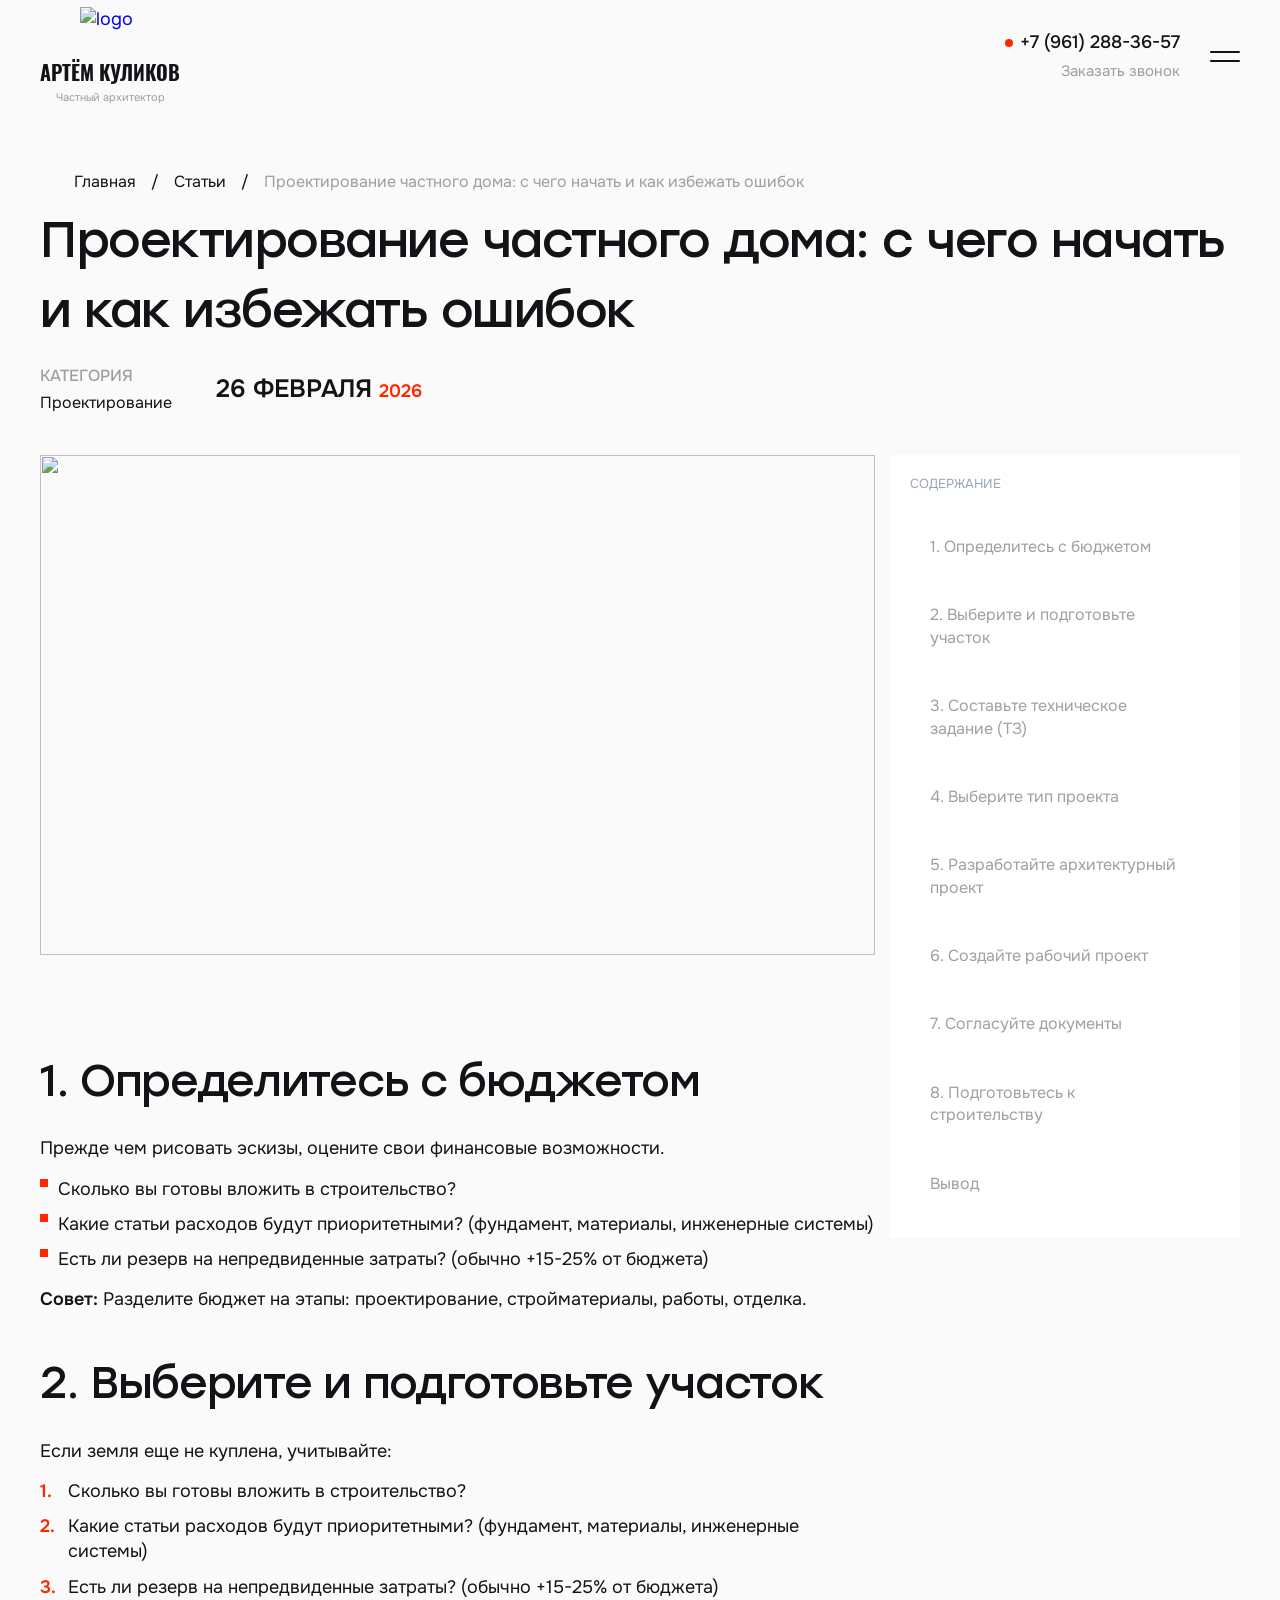
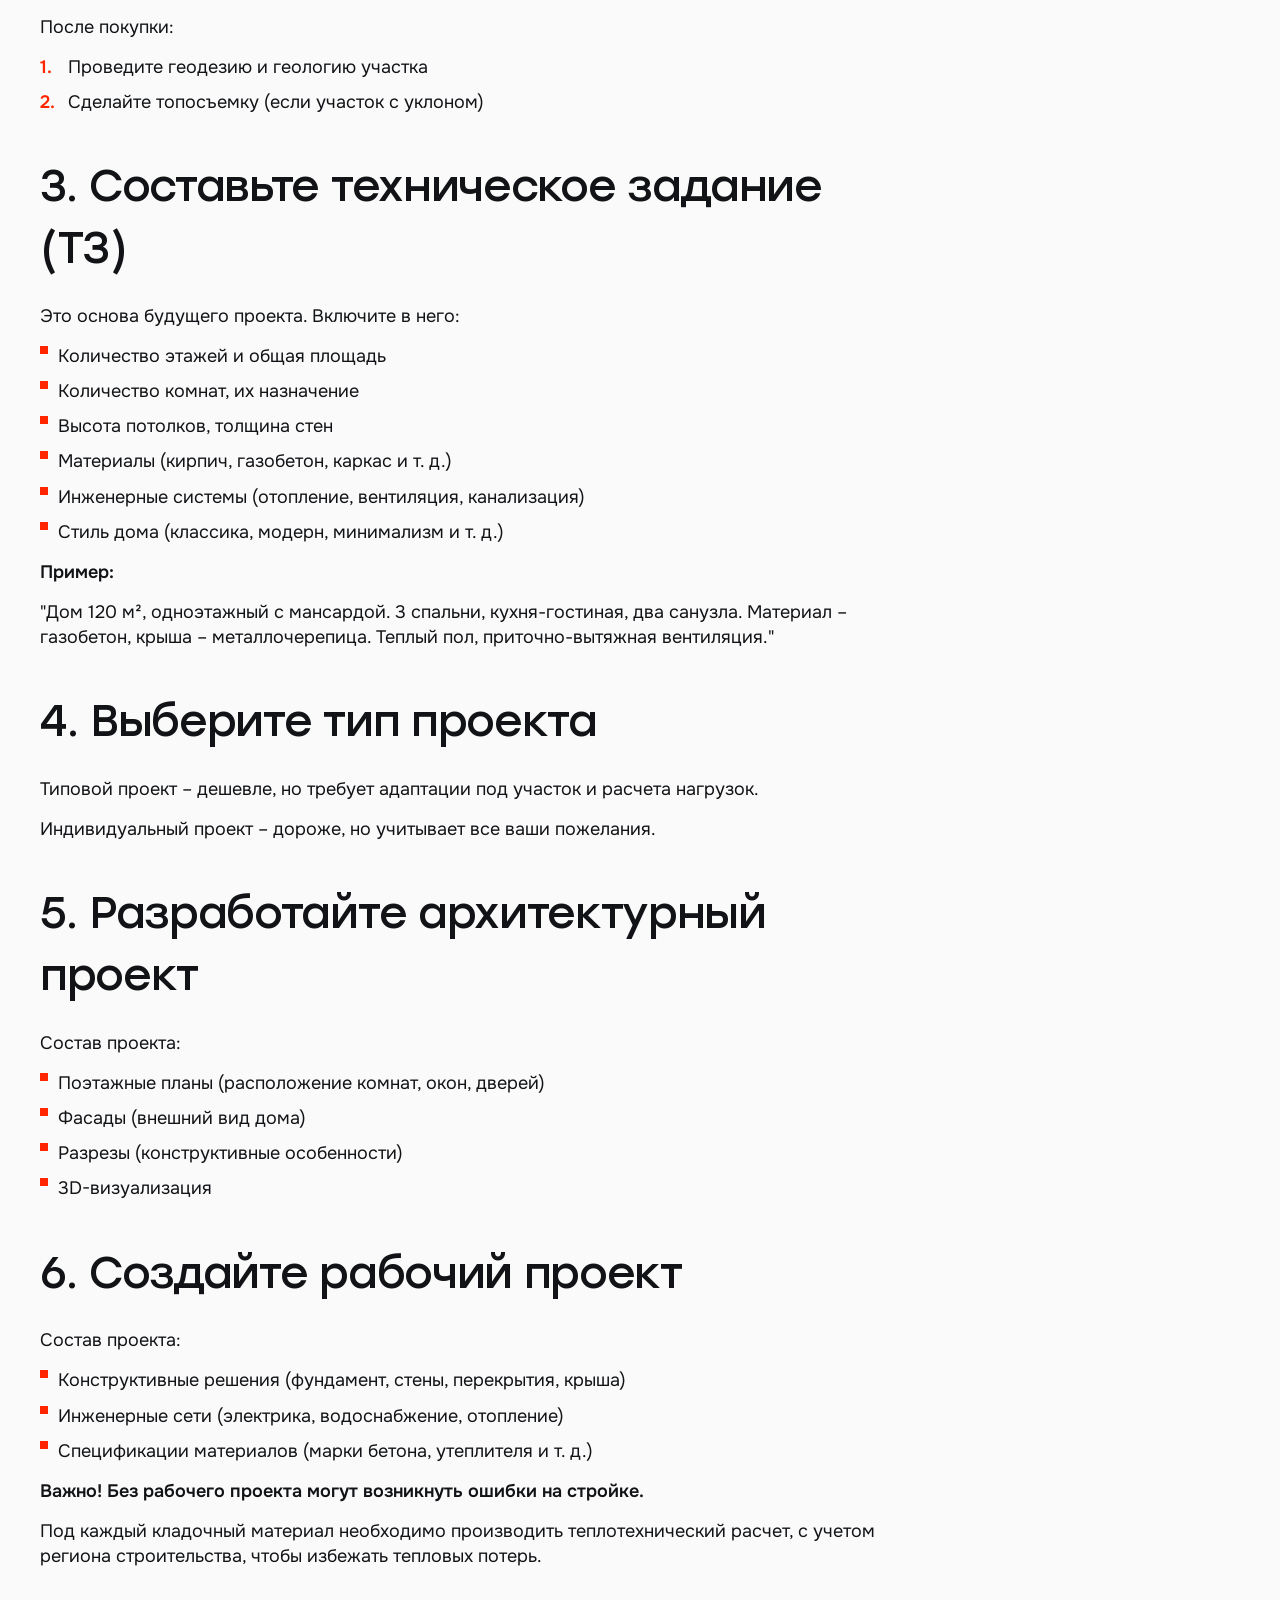
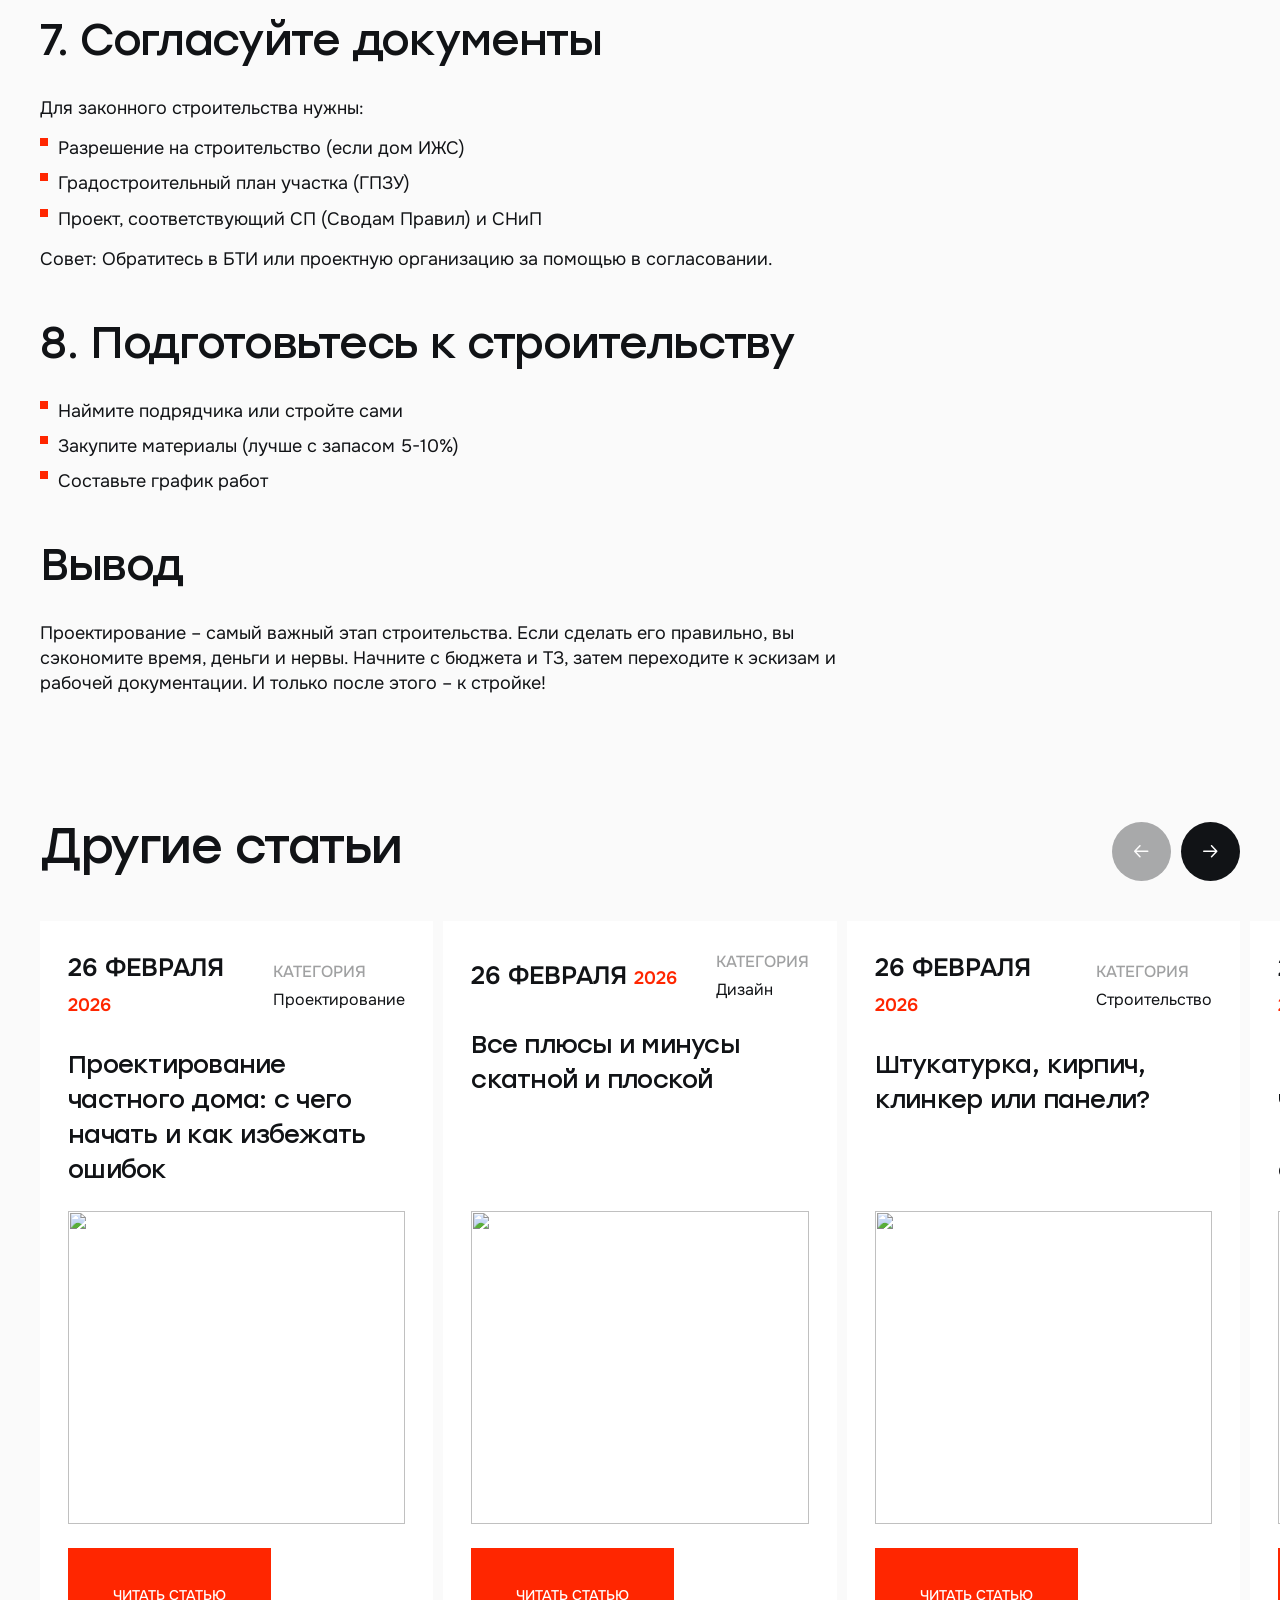
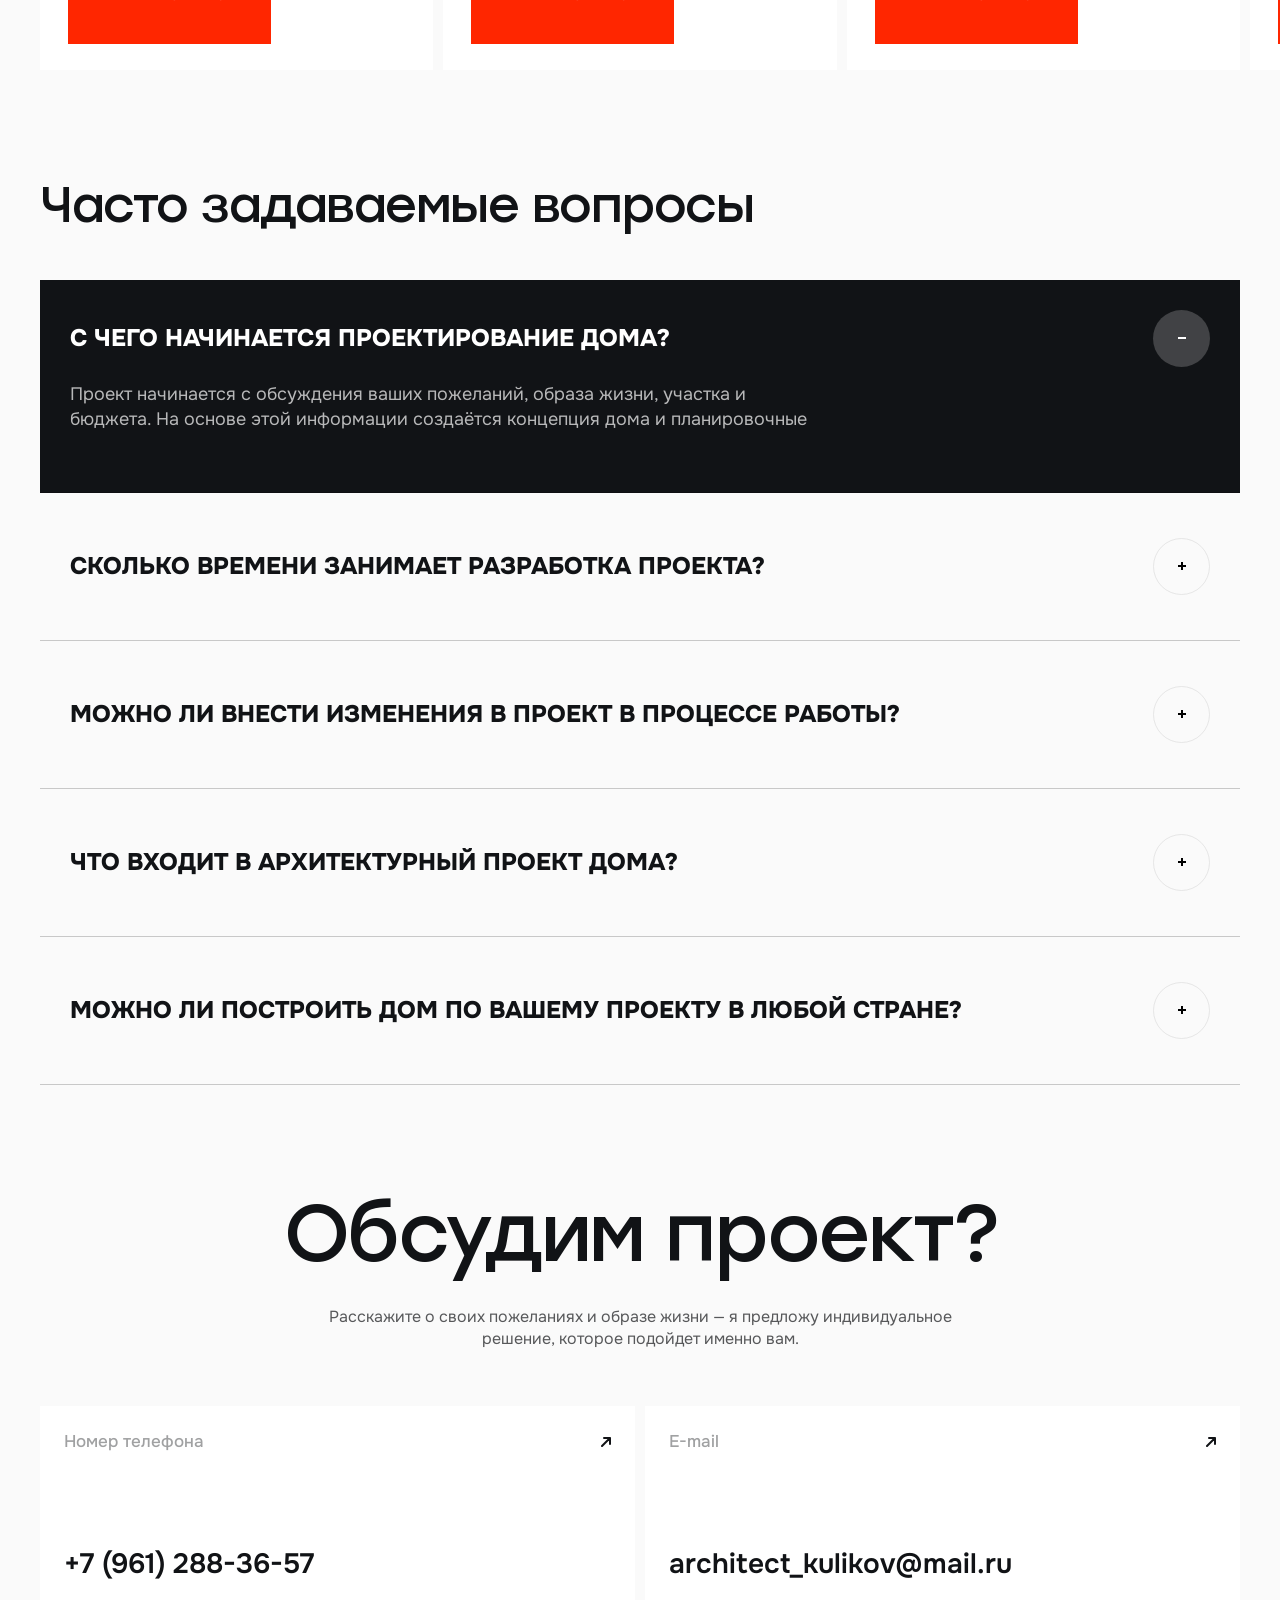
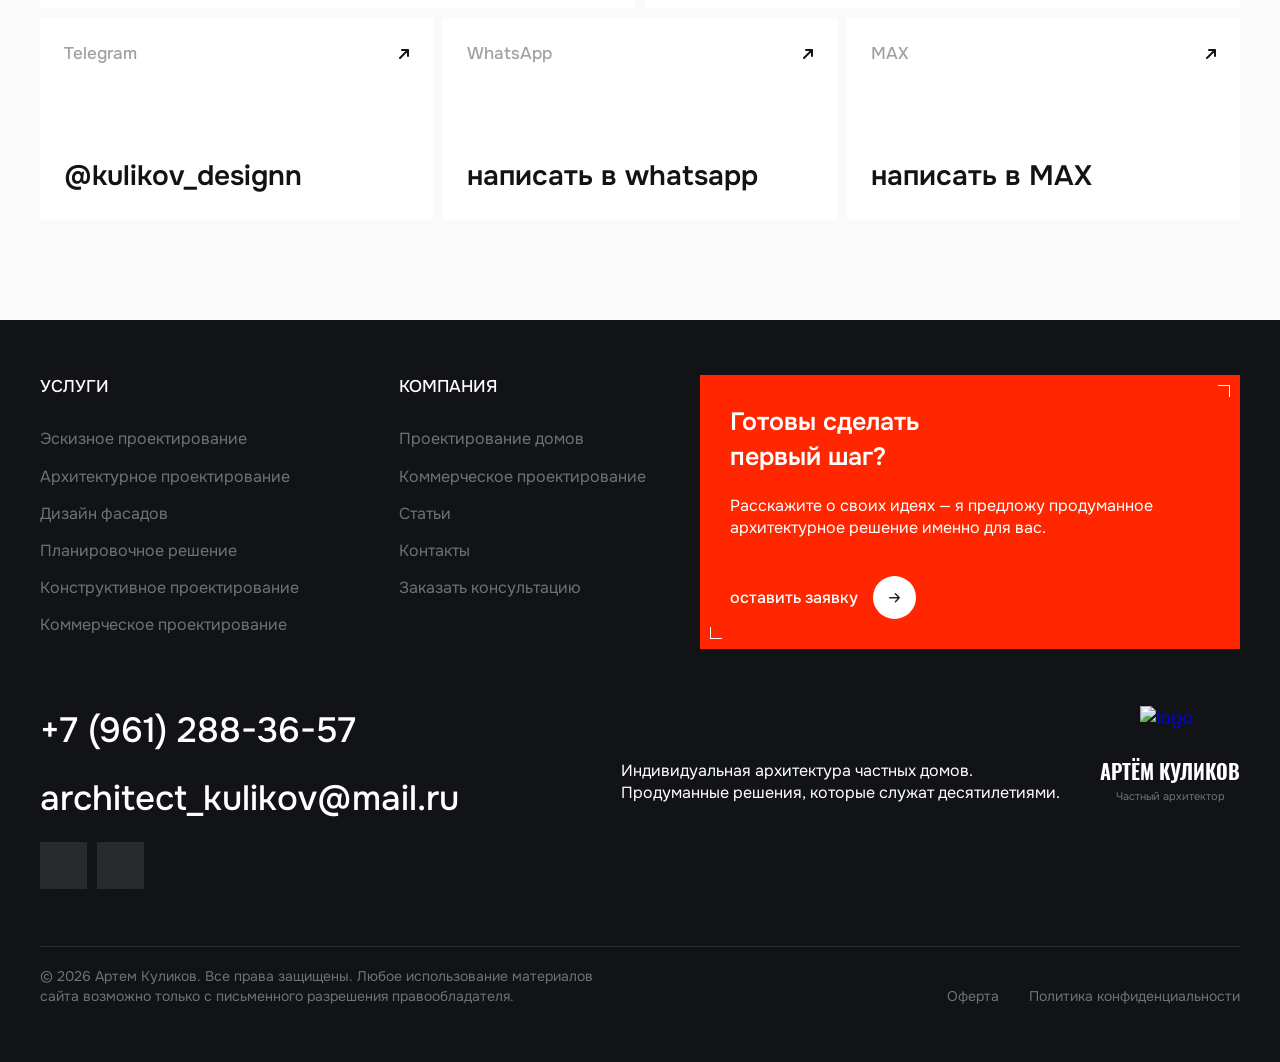
==== article.html @ 6169fe0b "v1" ====
<!DOCTYPE html>
<html lang="ru">
<head>
    <meta http-equiv="Content-Type" content="text/html; charset=utf-8" />
    <link rel="stylesheet" href="assets/css/build/build/swiper.css">
    <link rel="stylesheet" href="assets/css/build/build/fancybox.min.css">
    <link rel="stylesheet" href="assets/css/styles.css">
    
    
    <title>Name</title>
    <meta name='keywords' content='' />
    <meta name='description' content='' />
    <meta name="viewport" content="width=device-width, initial-scale=1, maximum-scale=1, user-scalable=0" />
    <meta http-equiv="X-UA-Compatible" content="IE=edge">
    <script src="assets/js/build/swiper-bundle.min.js" defer></script> 
    <script src="assets/js/build/fancybox.min.js" defer></script>
    <script src="assets/js/main.js" defer></script>
    <script src="assets/js/swipers.js" defer></script>
    <script src="assets/js/request.js" defer></script>
    <script src="assets/js/sourcebuster.min.js" defer></script>
    <script> </script>
</head>
<body>
<div class="page">
    <header class="header header--light">
        <div class="container">
            <div class="header__row">
                <a href="/" class="header__logo logo">
                    <picture class='logo__picture logo__picture--white'>
                        <source srcset='assets/img/icons/logo.svg' type='image/svg+xml'>
                        <img src='assets/img/icons/logo.png' alt='logo'>
                    </picture>
                    <picture class='logo__picture logo__picture--black'>
                        <source srcset='assets/img/icons/logo-black.svg' type='image/svg+xml'>
                        <img src='assets/img/icons/logo-black.png' alt='logo'>
                    </picture>
                    <div class="logo__text">
                        <p class="logo__name">Артём Куликов </p>
                        <span>Частный архитектор</span>
                    </div>
                </a>
    
                <div class="header__menu">
                    <nav class="header__nav">
                        <ul class="header__nav-list">
                            <li class="header__nav-item">
                                <a href="#" class="header__nav-link">Услуги</a>
                                <div class="header__nav-arrow"> +</div>
                                <div class="header__nav-sublist">
                                    <ul>
                                        <li><a href="#">Эскизное проектирование</a></li>
                                        <li><a href="#">Архитектурное проектирование</a></li>
                                        <li><a href="#">Дизайн фасадов</a></li>
                                        <li><a href="#">Планировочное решение</a></li>
                                        <li><a href="#">Конструктивное проектирование</a></li>
                                        <li><a href="#">Коммерческое проектирование</a></li>
                                    </ul>
                                </div>
                            </li>
                            <li class="header__nav-item">
                                <a href="#" class="header__nav-link link-hover">Проектирование домов</a>
                            </li>
                            <li class="header__nav-item">
                                <a href="#" class="header__nav-link link-hover">Коммерческое проектирование</a>
                            </li>
                            <li class="header__nav-item">
                                <a href="#" class="header__nav-link link-hover">Статьи</a>
                            </li>
                            <li class="header__nav-item">
                                <a href="#" class="header__nav-link link-hover">Контакты</a>
                            </li>
                            <li class="header__nav-item">
                                <a href="#" class="header__nav-link link-hover">Заказать консультацию</a>
                            </li>
                        </ul>
                    </nav>
    
                    <div class="header-mobile">
                        <div class="header__contacts">
                            <a href="mailto:architect_kulikov@mail.ru" class="header__mail">architect_kulikov@mail.ru</a>
                            <div class="header__networks networks">
                                <a href="#" class="network">
                                    <picture class=''>
                                        <source srcset='assets/img/icons/wa.svg' type='image/svg+xml'>
                                        <img src='assets/img/icons/wa.png' decoding='async' alt=''>
                                    </picture>
                                </a>
                                <a href="#" class="network">
                                    <picture class=''>
                                        <source srcset='assets/img/icons/tg.svg' type='image/svg+xml'>
                                        <img src='assets/img/icons/tg.png' decoding='async' alt=''>
                                    </picture>
                                </a>
                            </div>
                        </div>
                    </div>
                </div>
    
    
                <div class="header__top-right">
                    <div class="header__networks networks">
                        <a href="#" class="network">
                            <picture class=''>
                                <source srcset='assets/img/icons/wa.svg' type='image/svg+xml'>
                                <img src='assets/img/icons/wa.png' decoding='async' alt=''>
                            </picture>
                        </a>
                        <a href="#" class="network">
                            <picture class=''>
                                <source srcset='assets/img/icons/tg.svg' type='image/svg+xml'>
                                <img src='assets/img/icons/tg.png' decoding='async' alt=''>
                            </picture>
                        </a>
                    </div>
    
                    <div class="header__phone">
                        <a href="tel:+79612883657">+7 (961) 288-36-57</a>
                        <span>Заказать звонок</span>
                    </div>
    
                    <div class="header-mobile">
                        <div class="burger">
                            <span></span>
                            <span></span>
                        </div>
                    </div>
                </div>
            </div>
        </div>
    </header>
<main class="main">
    
    
    <section class='page-top article__top'>
        <div class='container'>
            <ul class="breadcrumbs">
                <li><a href="/">Главная</a></li>
                <li><a href="#">Статьи</a></li>
                <li>Проектирование частного дома: с чего начать и как избежать ошибок</li>
            </ul>
    
            <h1 class="article__title title-h2">Проектирование частного дома: с чего начать и как избежать ошибок</h1>
            <div class="article__info">
                <div class="article__cat">
                    <span>Категория</span>
                    <p>Проектирование</p>
                </div>
                <p class="article__date">26 Февраля <span>2026</span></p>
            </div>
        </div>
    </section>
    
    
    <section class='article section-offset'>
        <div class='container'>
            <div class="article__grid">
                <div class="article__text">
                    <picture class='article__pic'>
                        <source srcset='assets/img/article/article-img.webp' type='image/webp'>
                        <img src='assets/img/article/article-img.jpg' decoding='async' loading='lazy' alt=''>
                    </picture>
                    <div class="text-block">
                        <h2>1. Определитесь с бюджетом</h2>
                        <p>Прежде чем рисовать эскизы, оцените свои финансовые возможности.</p>
                        <ul>
                            <li>Сколько вы готовы вложить в строительство?</li>
                            <li>Какие статьи расходов будут приоритетными? (фундамент, материалы, инженерные системы)</li>
                            <li>Есть ли резерв на непредвиденные затраты? (обычно +15-25% от бюджета)</li>
                        </ul>
                        <p><b>Совет:</b> Разделите бюджет на этапы: проектирование, стройматериалы, работы, отделка.</p>
        
                        <h2>2. Выберите и подготовьте участок</h2>
                        <p>Если земля еще не куплена, учитывайте:</p>
                        <ol>
                            <li>Сколько вы готовы вложить в строительство?</li>
                            <li>Какие статьи расходов будут приоритетными? (фундамент, материалы, инженерные системы)</li>
                            <li>Есть ли резерв на непредвиденные затраты? (обычно +15-25% от бюджета)</li>
                        </ol>
                        <p>После покупки:</p>
                        <ol>
                            <li>Проведите геодезию и геологию участка</li>
                            <li>Сделайте топосъемку (если участок с уклоном)</li>
                        </ol>
    
                        <h2>3. Составьте техническое задание (ТЗ)</h2>
                        <p>Это основа будущего проекта. Включите в него:</p>
                        <ul>
                            <li>Количество этажей и общая площадь</li>
                            <li>Количество комнат, их назначение</li>
                            <li>Высота потолков, толщина стен</li>
                            <li>Материалы (кирпич, газобетон, каркас и т. д.)</li>
                            <li>Инженерные системы (отопление, вентиляция, канализация)</li>
                            <li>Стиль дома (классика, модерн, минимализм и т. д.)</li>
                        </ul>
                        <b>Пример:</b>
                        <p>"Дом 120 м², одноэтажный с мансардой. 3 спальни, кухня-гостиная, два санузла. Материал – газобетон, крыша – металлочерепица. Теплый пол, приточно-вытяжная вентиляция."</p>
    
                        <h2>4. Выберите тип проекта</h2>
                        <p>Типовой проект – дешевле, но требует адаптации под участок и расчета нагрузок.</p>
                        <p>Индивидуальный проект – дороже, но учитывает все ваши пожелания.</p>
    
                        <h2>5. Разработайте архитектурный проект</h2>
                        <p>Состав проекта:</p>
                        <ul>
                            <li>Поэтажные планы (расположение комнат, окон, дверей)</li>
                            <li>Фасады (внешний вид дома)</li>
                            <li>Разрезы (конструктивные особенности)</li>
                            <li>3D-визуализация</li>
                        </ul>
    
                        <h2>6. Создайте рабочий проект</h2>
                        <p>Состав проекта:</p>
                        <ul>
                            <li>Конструктивные решения (фундамент, стены, перекрытия, крыша)</li>
                            <li>Инженерные сети (электрика, водоснабжение, отопление)</li>
                            <li>Спецификации материалов (марки бетона, утеплителя и т. д.)</li>
                        </ul>
                        <b>Важно! Без рабочего проекта могут возникнуть ошибки на стройке.</b>
                        <p>Под каждый кладочный материал необходимо производить теплотехнический расчет, с учетом региона строительства, чтобы избежать тепловых потерь.</p>
    
                        <h2>7. Согласуйте документы</h2>
                        <p>Для законного строительства нужны:</p>
                        <ul>
                            <li>Разрешение на строительство (если дом ИЖС)</li>
                            <li>Градостроительный план участка (ГПЗУ)</li>
                            <li>Проект, соответствующий СП (Сводам Правил) и СНиП</li>
                        </ul>
                        <p>Совет: Обратитесь в БТИ или проектную организацию за помощью в согласовании.</p>
    
                        <h2>8. Подготовьтесь к строительству</h2>
                        <ul>
                            <li>Наймите подрядчика или стройте сами</li>
                            <li>Закупите материалы (лучше с запасом 5-10%)</li>
                            <li>Составьте график работ</li>
                        </ul>
    
                        <h2>Вывод</h2>
                        <p>Проектирование – самый важный этап строительства. Если сделать его правильно, вы сэкономите время, деньги и нервы. Начните с бюджета и ТЗ, затем переходите к эскизам и рабочей документации. И только после этого – к стройке!</p>
                    </div>
                </div>
    
                <div class="navigation">
                    <div class="navigation__acc accordion">
                        <p class="navigation__title">Содержание</p>
                    </div>
                    <div class="navigation__acc accordion__content">
                        <ul class="navigation__list"></ul>
                    </div>
                </div>
            </div>
        </div>
    </section>
    
    
    <section class='blog section-offset'>
        <div class='container section__wrap'>
            <div class="section__top section__top-mob">
                <div class="blog__title">
                    <p class='title-h2'>Другие статьи</p>
                </div>
                <div class='swiper-btns section__order'>
                    <button class='blog__swiper-button-prev swiper-button-prev'></button>
                    <button class='blog__swiper-button-next swiper-button-next'></button>
                </div>
            </div>
            
            <div class='blog__swiper swiper swiper-visibiliti'>
                <div class='swiper-wrapper'>
                    <div class='blog__swiper-slide swiper-slide'>
                        <div class="blog__card">
                            <div class="blog__card-top">
                                <div class="blog__card-date">26 Февраля <span>2026</span></div>
                                <div class="blog__card-cat">
                                    <span>Категория</span>
                                    <p>Проектирование</p>
                                </div>
                            </div>
                            <p class="blog__card-name">Проектирование частного дома: с чего начать и как избежать ошибок</p>
                            <picture class='blog__card-pic'>
                                <source srcset='assets/img/blog/blog-1.webp' type='image/webp'>
                                <img src='assets/img/blog/blog-1.jpg' decoding='async' loading='lazy' alt=''>
                            </picture>
                            <a href="#" class='blog__card-btn primary-btn hover-black'><span>Читать статью</span></a>
                        </div>
                    </div>
    
                    <div class='blog__swiper-slide swiper-slide'>
                        <div class="blog__card">
                            <div class="blog__card-top">
                                <div class="blog__card-date">26 Февраля <span>2026</span></div>
                                <div class="blog__card-cat">
                                    <span>Категория</span>
                                    <p>Дизайн</p>
                                </div>
                            </div>
                            <p class="blog__card-name">Все плюсы и минусы скатной и плоской</p>
                            <picture class='blog__card-pic'>
                                <source srcset='assets/img/blog/blog-2.webp' type='image/webp'>
                                <img src='assets/img/blog/blog-2.jpg' decoding='async' loading='lazy' alt=''>
                            </picture>
                            <a href="#" class='blog__card-btn primary-btn hover-black'><span>Читать статью</span></a>
                        </div>
                    </div>
    
                    <div class='blog__swiper-slide swiper-slide'>
                        <div class="blog__card">
                            <div class="blog__card-top">
                                <div class="blog__card-date">26 Февраля <span>2026</span></div>
                                <div class="blog__card-cat">
                                    <span>Категория</span>
                                    <p>Строительство</p>
                                </div>
                            </div>
                            <p class="blog__card-name">Штукатурка, кирпич, клинкер или панели?</p>
                            <picture class='blog__card-pic'>
                                <source srcset='assets/img/blog/blog-3.webp' type='image/webp'>
                                <img src='assets/img/blog/blog-3.jpg' decoding='async' loading='lazy' alt=''>
                            </picture>
                            <a href="#" class='blog__card-btn primary-btn hover-black'><span>Читать статью</span></a>
                        </div>
                    </div>
    
                    <div class='blog__swiper-slide swiper-slide'>
                        <div class="blog__card">
                            <div class="blog__card-top">
                                <div class="blog__card-date">26 Февраля <span>2026</span></div>
                                <div class="blog__card-cat">
                                    <span>Категория</span>
                                    <p>Проектирование</p>
                                </div>
                            </div>
                            <p class="blog__card-name">Проектирование частного дома: с чего начать и как избежать ошибок</p>
                            <picture class='blog__card-pic'>
                                <source srcset='assets/img/blog/blog-1.webp' type='image/webp'>
                                <img src='assets/img/blog/blog-1.jpg' decoding='async' loading='lazy' alt=''>
                            </picture>
                            <a href="#" class='blog__card-btn primary-btn hover-black'><span>Читать статью</span></a>
                        </div>
                    </div>
                </div>
            </div>
        </div>
    </section>
    
    
    <section class='faq section-offset'>
        <div class='container section__wrap'>
            <div class="section__top">
                <div class="faq__title">
                    <p class='title-h2'>Часто задаваемые вопросы</p>
                </div>
            </div>
    
            <div class="faq__list">
                <div class="faq__item accordion">
                    <div class="faq__question">
                        <p>С чего начинается проектирование дома?</p>
                        <div class="faq__btn"></div>
                    </div>
                    <div class="accordion__content">
                        <div class="faq__answer">
                            Проект начинается с обсуждения ваших пожеланий, образа жизни, участка и бюджета. На основе этой информации создаётся концепция дома и планировочные решения.
                        </div>
                    </div>
                </div>
    
                <div class="faq__item accordion">
                    <div class="faq__question">
                        <p>Сколько времени занимает разработка проекта?</p>
                        <div class="faq__btn"></div>
                    </div>
                    <div class="accordion__content">
                        <div class="faq__answer">
                            Проект начинается с обсуждения ваших пожеланий, образа жизни, участка и бюджета. На основе этой информации создаётся концепция дома и планировочные решения.
                            Проект начинается с обсуждения ваших пожеланий, образа жизни, участка и бюджета. На основе этой информации создаётся концепция дома и планировочные решения.
                        </div>
                    </div>
                </div>
    
                <div class="faq__item accordion">
                    <div class="faq__question">
                        <p>Можно ли внести изменения в проект в процессе работы?</p>
                        <div class="faq__btn"></div>
                    </div>
                    <div class="accordion__content">
                        <div class="faq__answer">
                            Проект начинается с обсуждения ваших пожеланий, образа жизни, участка и бюджета. На основе этой информации создаётся концепция дома и планировочные решения.
                        </div>
                    </div>
                </div>
    
                <div class="faq__item accordion">
                    <div class="faq__question">
                        <p>Что входит в архитектурный проект дома?</p>
                        <div class="faq__btn"></div>
                    </div>
                    <div class="accordion__content">
                        <div class="faq__answer">
                            Проект начинается с обсуждения ваших пожеланий, образа жизни, участка и бюджета. На основе этой информации создаётся концепция дома и планировочные решения.
                        </div>
                    </div>
                </div>
    
                <div class="faq__item accordion">
                    <div class="faq__question">
                        <p>Можно ли построить дом по вашему проекту в любой стране?</p>
                        <div class="faq__btn"></div>
                    </div>
                    <div class="accordion__content">
                        <div class="faq__answer">
                            Проект начинается с обсуждения ваших пожеланий, образа жизни, участка и бюджета. На основе этой информации создаётся концепция дома и планировочные решения.
                        </div>
                    </div>
                </div>
            </div>
        </div>
    </section>
    
    
    <section class="contacts section-offset">
        <div class="container">
            <div class="contacts__top">
                <p class="contacts__title">Обсудим проект?</p>
                <p class="contacts__subtitle">Расскажите о своих пожеланиях и образе жизни — я предложу индивидуальное решение, которое подойдет именно вам.</p>
            </div>
    
            <div class="contacts__cards">
                <div class="contacts__card animation-item scale-item">
                    <div class="contacts__card-top">
                        <p>Номер телефона</p>
                        <svg width="10" height="10" viewBox="0 0 10 10" fill="none" xmlns="http://www.w3.org/2000/svg">
                            <path d="M1 9L9 1M9 1H3M9 1V7" stroke="#111316" stroke-width="2" stroke-linecap="round" stroke-linejoin="round" />
                        </svg>
                    </div>
                    <a href="tel:+7 (961) 288-36-57" class="contacts__card-link link-hover">+7 (961) 288-36-57</a>
                </div>
                <div class="contacts__card animation-item scale-item">
                    <div class="contacts__card-top">
                        <p>E-mail</p>
                        <svg width="10" height="10" viewBox="0 0 10 10" fill="none" xmlns="http://www.w3.org/2000/svg">
                            <path d="M1 9L9 1M9 1H3M9 1V7" stroke="#111316" stroke-width="2" stroke-linecap="round" stroke-linejoin="round" />
                        </svg>
                    </div>
                    <a href="mailto:architect_kulikov@mail.ru" class="contacts__card-link link-hover">architect_kulikov@mail.ru</a>
                </div>
                <div class="contacts__card animation-item scale-item">
                    <div class="contacts__card-top">
                        <p>Telegram</p>
                        <svg width="10" height="10" viewBox="0 0 10 10" fill="none" xmlns="http://www.w3.org/2000/svg">
                            <path d="M1 9L9 1M9 1H3M9 1V7" stroke="#111316" stroke-width="2" stroke-linecap="round" stroke-linejoin="round" />
                        </svg>
                    </div>
                    <a href="#" class="contacts__card-link link-hover">@kulikov_designn</a>
                </div>
                <div class="contacts__card animation-item scale-item">
                    <div class="contacts__card-top">
                        <p>WhatsApp</p>
                        <svg width="10" height="10" viewBox="0 0 10 10" fill="none" xmlns="http://www.w3.org/2000/svg">
                            <path d="M1 9L9 1M9 1H3M9 1V7" stroke="#111316" stroke-width="2" stroke-linecap="round" stroke-linejoin="round" />
                        </svg>
                    </div>
                    <a href="#" class="contacts__card-link link-hover">написать в whatsapp</a>
                </div>
                <div class="contacts__card animation-item scale-item">
                    <div class="contacts__card-top">
                        <p>MAX</p>
                        <svg width="10" height="10" viewBox="0 0 10 10" fill="none" xmlns="http://www.w3.org/2000/svg">
                            <path d="M1 9L9 1M9 1H3M9 1V7" stroke="#111316" stroke-width="2" stroke-linecap="round" stroke-linejoin="round" />
                        </svg>
                    </div>
                    <a href="#" class="contacts__card-link link-hover">написать в MAX</a>
                </div>
            </div>
        </div>
    </section></main>
    
    <footer class="footer">
        <div class="container">
            <div class="footer__top footer__row">
                <div class="footer__nav">
                    <div class="footer__nav-item">
                        <p class="footer__nav-title">Услуги</p>
                        <ul class="footer__nav-list">
                            <li><a href="#">Эскизное проектирование</a></li>
                            <li><a href="#">Архитектурное проектирование</a></li>
                            <li><a href="#">Дизайн фасадов</a></li>
                            <li><a href="#">Планировочное решение</a></li>
                            <li><a href="#">Конструктивное проектирование</a></li>
                            <li><a href="#">Коммерческое проектирование</a></li>
                        </ul>
                    </div>
                    <div class="footer__nav-item">
                        <p class="footer__nav-title">Компания</p>
                        <ul class="footer__nav-list">
                            <li><a href="#">Проектирование домов</a></li>
                            <li><a href="#">Коммерческое проектирование</a></li>
                            <li><a href="#">Статьи</a></li>
                            <li><a href="#">Контакты</a></li>
                            <li><a href="#">Заказать консультацию</a></li>
                        </ul>
                    </div>
                </div>
    
                <div class="footer__card card-decor">
                    <p class="footer__card-title">Готовы сделать первый шаг?</p>
                    <p class="footer__card-subtitle">Расскажите о своих идеях — я предложу продуманное архитектурное решение именно для вас.</p>
                    <button class='footer__card-btn popup-btn' data-path='popup-change'>
                        <span>оставить заявку</span>
                        <div class="footer__card-btn-icon">
                            <svg width="11" height="10" viewBox="0 0 11 10" fill="none" xmlns="http://www.w3.org/2000/svg">
                                <path d="M0.75 4.75847H10.2246M10.2246 4.75847L6.43475 0.75M10.2246 4.75847L6.43475 8.76695" stroke="#20272E" stroke-width="1.5" stroke-linecap="round" stroke-linejoin="round" />
                            </svg>
                        </div>
                    </button>
                </div>
            </div>
    
            <div class="footer__midle footer__row">
                <div class="footer__contacts">
                    <div class="footer__contacts-links">
                        <a href="tel:+79612883657" class="link-hover">+7 (961) 288-36-57</a>
                        <a href="mailto:architect_kulikov@mail.ru" class="link-hover">architect_kulikov@mail.ru</a>
                    </div>
                    <div class="networks">
                        <a href="#" class="network">
                            <picture class=''>
                                <source srcset='assets/img/icons/wa.svg' type='image/svg+xml'>
                                <img src='assets/img/icons/wa.png' decoding='async' alt=''>
                            </picture>
                        </a>
                        <a href="#" class="network">
                            <picture class=''>
                                <source srcset='assets/img/icons/tg.svg' type='image/svg+xml'>
                                <img src='assets/img/icons/tg.png' decoding='async' alt=''>
                            </picture>
                        </a>
                    </div>
                </div>
    
                <div class="footer__info">
                    <p class="footer__info-text">Индивидуальная архитектура частных домов. Продуманные решения, которые служат десятилетиями.</p>
                    <a href="/" class="footer__logo logo">
                        <picture class='logo__picture logo__picture--white'>
                            <source srcset='assets/img/icons/logo.svg' type='image/svg+xml'>
                            <img src='assets/img/icons/logo.png' alt='logo'>
                        </picture>
                        <div class="logo__text">
                            <p class="logo__name">Артём Куликов </p>
                            <span>Частный архитектор</span>
                        </div>
                    </a>
                </div>
            </div>
    
            <div class="footer__bottom footer__row">
                <div class="footer__copy">
                    <p>© 2026 Артем Куликов. Все права защищены. Любое использование материалов сайта возможно только с письменного разрешения правообладателя.</p>
                </div>
                <div class="footer__bottom-links">
                    <a href="#">Оферта</a>
                    <a href="#">Политика конфиденциальности</a>
                </div>
            </div>
        </div>
    </footer>
    <!-- Pop-up -->
    <div class="popup" data-target="popup-change"> 
        <div class="popup__body">
            <div class="popup__content">
                <div class="popup__text">
                    <div class="popup__top">
                        <p class="popup__title original-title">Готовы сделать первый шаг?</p>
                        <picture class="close-popup close-popup-btn popup__close">
                            <source srcset="assets/img/icons/popup-close.svg" type="image/svg+xml">
                            <img src="assets/img/icons/popup-close.png" alt="close_popup">
                        </picture> 
                    </div>
                    <p class="popup__subtitle">Расскажите о своих идеях — я предложу продуманное архитектурное решение именно для вас.</p>
                </div>
    
                <form class="popup__form white">
                    <div class="form-input">
                        <label>Ваше имя</label>
                        <input type="text" name="name" placeholder="Введите имя">
                    </div>
                    <div class="form-input">
                        <label>Ваш E-mail</label>
                        <input type="email" name="name" placeholder="Введите электронный адрес">
                    </div>
                    <button type="submit" class="primary-btn hover-black"><span>Отправить</span></button>
                    <div class="politic">
                        <input type="checkbox" id="popup-politic">
                        <label for="popup-politic">Я даю свое согласие на обработку персональных данных в соответствии 
                            с ФЗ №152-ФЗ “О персональных данных” на условиях и для целей, определенных <a href="#">Политикой Конфиденциальности.</a></label>
                    </div>
                </form>
            </div>
        </div>
    </div>
    
    
    <div class="popup popup-response"> 
        <div class="popup__body">
            <div class="popup__content">
                <div class="popup__text popup-response__wrapper">
                    <div class="popup__top">
                        <h3 class="popup__title original-title">Ваша заявка принята</h3>
                        <picture class="close-popup close-popup-btn popup__close">
                            <source srcset="assets/img/icons/popup-close.svg" type="image/svg+xml">
                            <img src="assets/img/icons/popup-close.png" alt="close_popup">
                        </picture> 
                    </div>
                    <p>Свяжемся с Вами в течении 2-х минут для уточнения деталей</p>
                </div>
    
            </div>
        </div>
    </div>

</div>
</body>
</html>
---- assets/css/styles.css ----
@charset "UTF-8";
/* Reset and base styles  */
* {
  padding: 0px;
  margin: 0px;
  border: none;
}

*,
*::before,
*::after {
  box-sizing: border-box;
}

/* Links */
a, a:link, a:visited {
  text-decoration: none;
}

a:hover {
  text-decoration: none;
}

/* Common */
aside, nav, footer, header, section, main {
  display: block;
}

h1, h2, h3, h4, h5, h6, p {
  font-size: inherit;
  font-weight: inherit;
}

ul, ul li {
  list-style: none;
}

img {
  vertical-align: top;
}

img, svg {
  max-width: 100%;
  height: auto;
}

address {
  font-style: normal;
}

/* Form */
input, textarea, button, select {
  font-family: inherit;
  font-size: inherit;
  color: inherit;
  background-color: transparent;
}

input::-ms-clear {
  display: none;
}

button, input[type=submit] {
  display: inline-block;
  box-shadow: none;
  background-color: transparent;
  background: none;
  cursor: pointer;
}

input:focus, input:active,
button:focus, button:active {
  outline: none;
}

button::-moz-focus-inner {
  padding: 0;
  border: 0;
}

label {
  cursor: pointer;
}

legend {
  display: block;
}

html {
  line-height: 1.15;
  -webkit-text-size-adjust: 100%;
}

main {
  display: block;
}

hr {
  box-sizing: content-box;
  height: 0;
  overflow: visible;
}

pre {
  font-family: monospace, monospace;
  font-size: 1em;
}

a {
  background-color: transparent;
}

abbr[title] {
  border-bottom: none;
  text-decoration: underline;
  -webkit-text-decoration: underline dotted;
  text-decoration: underline dotted;
}

b,
strong {
  font-weight: 600;
}

code,
kbd,
samp {
  font-family: monospace, monospace;
  font-size: 1em;
}

small {
  font-size: 80%;
}

sub,
sup {
  font-size: 75%;
  line-height: 0;
  position: relative;
  vertical-align: baseline;
}

sub {
  bottom: -0.25em;
}

sup {
  top: -0.5em;
}

img {
  border-style: none;
  display: block;
}

button,
input,
optgroup,
select,
textarea {
  font-family: inherit;
  font-size: 100%;
  line-height: 1.15;
  margin: 0;
}

button,
input {
  overflow: visible;
}

button,
select {
  text-transform: none;
}

button,
[type=button],
[type=reset],
[type=submit] {
  -webkit-appearance: button;
}

button::-moz-focus-inner,
[type=button]::-moz-focus-inner,
[type=reset]::-moz-focus-inner,
[type=submit]::-moz-focus-inner {
  border-style: none;
  padding: 0;
}

button:-moz-focusring,
[type=button]:-moz-focusring,
[type=reset]:-moz-focusring,
[type=submit]:-moz-focusring {
  outline: 1px dotted ButtonText;
}

fieldset {
  padding: 0.35em 0.75em 0.625em;
}

legend {
  box-sizing: border-box;
  color: inherit;
  display: table;
  max-width: 100%;
  padding: 0;
  white-space: normal;
}

progress {
  vertical-align: baseline;
}

textarea {
  overflow: auto;
}

[type=checkbox],
[type=radio] {
  box-sizing: border-box;
  padding: 0;
}

[type=number]::-webkit-inner-spin-button,
[type=number]::-webkit-outer-spin-button {
  height: auto;
}

[type=search] {
  -webkit-appearance: textfield;
  outline-offset: -2px;
}

[type=search]::-webkit-search-decoration {
  -webkit-appearance: none;
}

::-webkit-file-upload-button {
  -webkit-appearance: button;
  font: inherit;
}

details {
  display: block;
}

summary {
  display: list-item;
}

template {
  display: none;
}

[hidden] {
  display: none;
}

:root {
  --container-width: 1700px;
  --container-padding: 20px;
  --font-family: "Onest", sans-serif;
  --second-family: "Stolzl", sans-serif;
  --third-family: "Oswald", sans-serif;
  --red: #ff2600;
  --black: #111316;
}

/* Onest */
@font-face {
  font-family: "Onest";
  font-style: normal;
  font-display: swap;
  font-weight: 400;
  src: url("../fonts/Onest-Regular.woff2") format("woff2"), url("../fonts/Onest-Regular.woff") format("woff");
}
@font-face {
  font-family: "Onest";
  font-style: normal;
  font-display: swap;
  font-weight: 500;
  src: url("../fonts/Onest-Medium.woff2") format("woff2"), url("../fonts/Onest-Medium.woff") format("woff");
}
@font-face {
  font-family: "Onest";
  font-style: normal;
  font-display: swap;
  font-weight: 600;
  src: url("../fonts/Onest-SemiBold.woff2") format("woff2"), url("../fonts/Onest-SemiBold.woff") format("woff");
}
@font-face {
  font-family: "Onest";
  font-style: normal;
  font-display: swap;
  font-weight: 800;
  src: url("../fonts/Onest-ExtraBold.woff2") format("woff2"), url("../fonts/Onest-ExtraBold.woff") format("woff");
}
/* Stolzl */
@font-face {
  font-family: "Stolzl";
  font-style: normal;
  font-display: swap;
  font-weight: 400;
  src: url("../fonts/Stolzl-Regular.woff2") format("woff2"), url("../fonts/Stolzl-Regular.woff") format("woff");
}
@font-face {
  font-family: "Stolzl";
  font-style: normal;
  font-display: swap;
  font-weight: 700;
  src: url("../fonts/Stolzl-Bold.woff2") format("woff2"), url("../fonts/Stolzl-Bold.woff") format("woff");
}
/* Oswald */
@font-face {
  font-family: "Oswald";
  font-style: normal;
  font-display: swap;
  font-weight: 700;
  src: url("../fonts/Oswald-Bold.woff2") format("woff2"), url("../fonts/Oswald-Bold.woff") format("woff");
}
/* Общие стили */
html.lock {
  overflow: hidden;
}

html.burger-lock {
  overflow: hidden;
}

html::before {
  display: block;
  content: "";
  width: 100%;
  height: 100%;
  background-color: rgba(0, 0, 0, 0.3215686275);
  position: fixed;
  inset: 0;
  opacity: 0;
  z-index: 10;
  pointer-events: none;
  transition: opacity 0.3s linear;
}

body.lock {
  overflow: hidden;
}

body.burger-lock {
  overflow: hidden;
}

body {
  margin: 0;
  overflow-y: auto;
  padding: 0;
  background: #fafafa;
  font-family: var(--font-family);
  font-weight: 400;
  font-size: 18px;
  line-height: 1.4;
  color: var(--black);
}

.container {
  margin: 0 auto;
  padding: 0 40px;
  max-width: var(--container-width);
  width: 100%;
}

section {
  overflow: hidden;
}

.section-offset {
  margin-bottom: 100px;
}

.section__top {
  display: flex;
  align-items: flex-end;
  justify-content: space-between;
  gap: 20px;
  margin-bottom: 40px;
}

@media (max-width: 1200px) {
  .section-offset {
    margin-bottom: 80px;
  }
  .section__top {
    margin-bottom: 34px;
  }
  section {
    overflow: hidden;
  }
  .swiper {
    overflow: visible;
  }
}
@media (max-width: 1024px) {
  .section__wrap {
    display: flex;
    flex-direction: column;
    gap: 20px;
  }
  .section__top-mob {
    display: contents;
  }
  .section__order {
    order: 3;
    justify-content: center;
  }
}
@media (max-width: 768px) {
  .section-offset {
    margin-bottom: 50px;
  }
  .container {
    padding: 0 var(--container-padding);
  }
  .section__top {
    margin-bottom: 20px;
  }
  body {
    font-size: 13px;
  }
}
.logo {
  display: flex;
  flex-direction: column;
  align-items: center;
  gap: 9px;
}
.logo__picture {
  display: block;
}
.logo__picture img {
  width: 61px;
  height: 42px;
  min-width: 44px;
  min-height: 30px;
  -o-object-fit: contain;
  object-fit: contain;
}
.logo__text {
  font-size: 13px;
  color: rgba(255, 255, 255, 0.4);
  text-align: center;
}
.logo__name {
  font-family: var(--third-family);
  font-weight: 700;
  font-size: 26px;
  text-transform: uppercase;
  color: #fff;
}

@media (max-width: 1500px) {
  .logo__name {
    font-size: 20px;
    margin-bottom: 4px;
  }
  .logo__text {
    font-size: 11px;
  }
}
@media (max-width: 768px) {
  .logo {
    gap: 6px;
  }
  .logo__picture img {
    width: 44px;
    height: 30px;
  }
  .logo__text {
    font-size: 9px;
  }
  .logo__name {
    font-size: 17px;
  }
}
.title-h1, .title-h2 {
  font-family: var(--second-family);
  font-weight: 400;
  letter-spacing: -0.03em;
  color: var(--black);
}

.title-h1 {
  font-size: 75px;
  line-height: 120%;
}

.title-h2 {
  font-size: 60px;
}

@media (max-width: 1500px) {
  .title-h1 {
    font-size: 67px;
  }
  .title-h2 {
    font-size: 50px;
  }
}
@media (max-width: 1200px) {
  .title-h1 {
    font-size: 58px;
  }
  .title-h2 {
    font-size: 45px;
  }
}
@media (max-width: 768px) {
  .title-h1 {
    font-size: 35px;
  }
  .title-h2 {
    font-size: 25px;
  }
}
.number {
  width: 40px;
  height: 40px;
  display: flex;
  align-items: center;
  justify-content: center;
  background: var(--red);
  font-family: var(--third-family);
  font-weight: 700;
  font-size: 18px;
  text-transform: uppercase;
  color: #fff;
  position: relative;
  margin-top: 13px;
  margin-bottom: 11px;
  flex-shrink: 0;
}
.number::before {
  content: "";
  display: block;
  width: 2px;
  height: 13px;
  background: var(--red);
  position: absolute;
  top: -12px;
  left: 50%;
  transform: translate(-50%, 0);
}

@media (max-width: 1200px) {
  .number {
    width: 34px;
    height: 34px;
    font-size: 15px;
  }
}
@media (max-width: 768px) {
  .number {
    width: 25px;
    height: 25px;
    font-size: 11px;
    margin-top: 8px;
  }
  .number::before {
    width: 1.2px;
    height: 8px;
    top: -8px;
  }
}
.primary-btn, .secondary-btn, .tertiary-btn {
  font-family: var(--font-family);
  font-weight: 500;
  font-size: 14px;
  text-transform: uppercase;
  text-align: center;
  position: relative;
  transition: all 0.3s ease;
}
.primary-btn *, .secondary-btn *, .tertiary-btn * {
  z-index: 3;
}
.primary-btn svg, .secondary-btn svg, .tertiary-btn svg {
  flex-shrink: 0;
}
.primary-btn svg path, .secondary-btn svg path, .tertiary-btn svg path {
  transition: all 0.3s ease;
}
.primary-btn::after, .secondary-btn::after, .tertiary-btn::after {
  content: "";
  display: block;
  width: 100%;
  height: 0;
  position: absolute;
  left: 0;
  bottom: 0;
  z-index: 2;
  transition: all 0.3s ease;
}
.primary-btn span, .secondary-btn span, .tertiary-btn span {
  display: flex;
  align-items: center;
  justify-content: center;
  gap: 10px;
  padding: 38px 64px;
  position: relative;
  z-index: 3;
  width: 100%;
  height: 100%;
}
.primary-btn span::before, .primary-btn span::after, .secondary-btn span::before, .secondary-btn span::after, .tertiary-btn span::before, .tertiary-btn span::after {
  content: "";
  display: block;
  width: 12px;
  height: 12px;
  position: absolute;
  opacity: 0;
  transition: all 0.4s ease;
  transition-delay: 0.1s;
}
.primary-btn span::before, .secondary-btn span::before, .tertiary-btn span::before {
  border-left: 1px solid var(--black);
  border-bottom: 1px solid var(--black);
  left: 10px;
  bottom: 10px;
}
.primary-btn span::after, .secondary-btn span::after, .tertiary-btn span::after {
  border-top: 1px solid var(--black);
  border-right: 1px solid var(--black);
  right: 10px;
  top: 10px;
}
.primary-btn:hover::after, .secondary-btn:hover::after, .tertiary-btn:hover::after {
  height: 100%;
}
.primary-btn:hover span::before, .primary-btn:hover span::after, .secondary-btn:hover span::before, .secondary-btn:hover span::after, .tertiary-btn:hover span::before, .tertiary-btn:hover span::after {
  opacity: 1;
}

.primary-btn {
  background: var(--red);
  color: #fff;
}
.primary-btn::after {
  background: #fff;
}
.primary-btn:hover {
  color: var(--black);
}

.primary-btn.hover-black::after {
  background: var(--black);
}
.primary-btn.hover-black:hover span {
  color: #fff;
}
.primary-btn.hover-black:hover span::before, .primary-btn.hover-black:hover span::after {
  border-color: #fff;
}

.secondary-btn {
  border: 1px solid #fff;
  color: #fff;
}
.secondary-btn::after {
  background: #fff;
}
.secondary-btn:hover {
  color: var(--black);
}
.secondary-btn:hover svg path {
  stroke: var(--black);
}

.tertiary-btn {
  background: #fff;
  color: var(--black);
}
.tertiary-btn::after {
  background: var(--black);
}
.tertiary-btn span::before, .tertiary-btn span::after {
  border-color: #fff;
}
.tertiary-btn:hover {
  color: #fff;
}

@media (max-width: 1550px) {
  .primary-btn span, .secondary-btn span, .tertiary-btn span {
    padding: 38px 45px;
  }
}
@media (max-width: 768px) {
  .primary-btn span, .secondary-btn span, .tertiary-btn span {
    padding: 29px 20px;
    font-size: 11px;
  }
}
.link-hover {
  position: relative;
}
.link-hover::before {
  content: "";
  display: block;
  width: 0;
  height: 1.5px;
  background: #fff;
  position: absolute;
  left: 0;
  bottom: -4px;
  transition: all 0.3s ease;
}
.link-hover:hover::before {
  width: 100%;
}

.link-all {
  display: flex;
  align-items: center;
  gap: 15px;
  font-weight: 500;
  font-size: 16px;
  color: var(--black);
}
.link-all__icon {
  display: flex;
  align-items: center;
  justify-content: center;
  border-radius: 25px;
  background: var(--black);
  width: 43px;
  height: 43px;
  flex-shrink: 0;
  transition: all 0.3s ease;
}
.link-all__icon path {
  transition: all 0.3s ease;
}
.link-all:hover .link-all__icon {
  background: #f3f3f3;
}
.link-all:hover .link-all__icon path {
  stroke: var(--black);
}

@media (max-width: 768px) {
  .link-all {
    font-size: 13px;
  }
  .link-all__icon {
    width: 33px;
    height: 33px;
  }
}
.card-decor {
  position: relative;
}
.card-decor::before, .card-decor::after {
  content: "";
  display: block;
  width: 12px;
  height: 12px;
  position: absolute;
  transition: all 0.4s ease;
  transition-delay: 0.1s;
}
.card-decor::before {
  border-left: 1px solid var(--black);
  border-bottom: 1px solid var(--black);
  left: 10px;
  bottom: 10px;
}
.card-decor::after {
  border-top: 1px solid var(--black);
  border-right: 1px solid var(--black);
  right: 10px;
  top: 10px;
}

.networks {
  display: flex;
  gap: 10px;
}

.network {
  width: 47px;
  height: 47px;
  background: rgba(255, 255, 255, 0.1);
  -webkit-backdrop-filter: blur(30px);
  backdrop-filter: blur(30px);
  display: flex;
  align-items: center;
  justify-content: center;
  flex-shrink: 0;
  position: relative;
}
.network * {
  z-index: 3;
}
.network::after {
  content: "";
  display: block;
  width: 100%;
  height: 0;
  background: var(--red);
  position: absolute;
  left: 0;
  bottom: 0;
  z-index: 2;
  transition: all 0.3s ease;
}
.network:hover::after {
  height: 100%;
}

@media (max-width: 768px) {
  .network {
    padding: 9px;
    width: 37px;
    height: 37px;
  }
}
.list ul {
  display: flex;
  flex-direction: column;
  gap: 16px;
}
.list ul li {
  padding-left: 22px;
  position: relative;
}
.list ul li::before {
  content: "";
  display: block;
  width: 8px;
  height: 8px;
  border-radius: 100%;
  background: #78d864;
  position: absolute;
  top: 6px;
  left: 0;
}

@media (max-width: 768px) {
  .tag {
    border-radius: 12px;
    padding: 18px 20px;
  }
}
/*  form  */
.form-input {
  position: relative;
}
.form-input input, .form-input textarea {
  width: 100%;
  border: 1px solid rgba(255, 255, 255, 0.2);
  padding: 40px 31px;
  font-size: 16px;
  color: #fff;
  transition: all 0.3s ease;
}
.form-input input::-moz-placeholder, .form-input textarea::-moz-placeholder {
  font-size: 16px;
  color: rgba(255, 255, 255, 0.4);
}
.form-input input::placeholder, .form-input textarea::placeholder {
  font-size: 16px;
  color: rgba(255, 255, 255, 0.4);
}
.form-input input:hover, .form-input input:focus, .form-input input:active, .form-input textarea:hover, .form-input textarea:focus, .form-input textarea:active {
  border: 1px solid rgba(255, 255, 255, 0.5);
}
.form-input label {
  position: absolute;
  left: 30px;
  top: 0;
  transform: translate(0%, -50%);
  font-size: 15px;
  line-height: 1.6;
  color: #fff;
  padding: 0 5px;
  background: #20272e;
}

input[type=search]::-webkit-search-decoration,
input[type=search]::-webkit-search-cancel-button,
input[type=search]::-webkit-search-results-button,
input[type=search]::-webkit-search-results-decoration {
  -webkit-appearance: none;
}

.politic {
  display: flex;
  align-items: start;
  gap: 10px;
  font-weight: 400;
  font-size: 14px;
  color: rgba(255, 255, 255, 0.4);
}
.politic a {
  color: inherit;
  text-decoration: underline;
  transition: all 0.3s ease;
}
.politic a:hover {
  opacity: 0.7;
}
.politic input[type=checkbox] {
  position: relative;
  width: 19px;
  height: 19px;
  color: #000;
  border: 2px solid rgba(255, 255, 255, 0.4);
  -webkit-appearance: none;
  -moz-appearance: none;
  appearance: none;
  cursor: pointer;
  transition: all 175ms cubic-bezier(0.1, 0.1, 0.25, 1);
  flex-shrink: 0;
}
.politic input[type=checkbox]::before {
  position: absolute;
  content: "";
  display: block;
  top: 50%;
  left: 50%;
  width: 5px;
  height: 9px;
  border-style: solid;
  border-color: var(--black);
  border-width: 0 2px 2px 0;
  transform: translate(-45%, -65%) rotate(45deg);
  opacity: 0;
}
.politic input[type=checkbox]:checked {
  background: #fff;
}
.politic input[type=checkbox]:checked::before {
  opacity: 1;
}

form.white .form-input input, form.white .form-input textarea {
  border: 1px solid rgba(0, 0, 0, 0.2);
  color: rgb(17, 19, 22);
}
form.white .form-input input::-moz-placeholder, form.white .form-input textarea::-moz-placeholder {
  color: rgba(17, 19, 22, 0.4);
}
form.white .form-input input::placeholder, form.white .form-input textarea::placeholder {
  color: rgba(17, 19, 22, 0.4);
}
form.white .form-input input:hover, form.white .form-input input:focus, form.white .form-input input:active, form.white .form-input textarea:hover, form.white .form-input textarea:focus, form.white .form-input textarea:active {
  border: 1px solid rgba(0, 0, 0, 0.4);
}
form.white .form-input label {
  color: var(--black);
  background: #fff;
}
form.white .politic {
  color: rgba(0, 0, 0, 0.4);
}
form.white .politic input[type=checkbox] {
  border: 2px solid rgba(0, 0, 0, 0.4);
  background: transparent;
}
form.white .politic input[type=checkbox]::before {
  border-color: #dbe1dd;
}
form.white .politic input[type=checkbox]:checked {
  background: rgba(0, 0, 0, 0.9);
}

@media (max-width: 768px) {
  .form-input input, .form-input textarea {
    padding: 36px 26px;
  }
}
/*  search  */
form.form-search {
  position: relative;
  width: 100%;
}
form.form-search input {
  width: 100%;
  background: #f5f8f5;
  border-radius: 10px;
}
form.form-search img {
  position: absolute;
  top: 50%;
  right: 20px;
  transform: translate(0, -50%);
}

/* accordion */
.accordion {
  transition: all 0.4s ease;
  cursor: pointer;
  width: 100%;
  position: relative;
}
.accordion.active .accordion__btn {
  transform: rotate(180deg);
}
.accordion__content {
  max-height: 0;
  overflow: hidden;
  transition: all 0.4s ease;
}

/* tabs */
.tab-btns {
  display: flex;
  gap: 12px;
}

.tab-btn {
  transition: all 0.3s ease;
}
.tab-btn:hover {
  border: 1px solid rgba(1, 79, 45, 0.4);
}
.tab-btn.active {
  border: none;
  color: #fff;
  background: #78d864;
  display: flex;
  align-items: center;
  gap: 12px;
}
.tab-btn.active::before {
  content: "";
  display: block;
  width: 8px;
  height: 8px;
  border-radius: 100%;
  flex-shrink: 0;
  background: #fff;
  transition: all 0.3s ease;
}

.tab-content {
  display: none;
}
.tab-content.active {
  display: block;
  width: 100%;
  min-height: 100%;
}

/* filter */
.filter-card.hidden {
  display: none;
}

.filter-btns {
  padding: 10px;
  background: #fff;
  margin-bottom: 30px;
  display: flex;
  gap: 9px;
  width: -moz-fit-content;
  width: fit-content;
  max-width: 100%;
  overflow-x: auto;
}
.filter-btns::-webkit-scrollbar {
  width: 0;
  height: 0;
}

.filter-btn {
  padding: 18px 20px;
  font-weight: 500;
  font-size: 16px;
  color: var(--black);
  transition: all 0.3s ease;
}
.filter-btn:hover {
  background: rgba(255, 0, 0, 0.05);
}
.filter-btn.active {
  background: var(--red);
  color: #fff;
}

@media (max-width: 768px) {
  .filter-btns {
    padding: 5px;
    margin-bottom: 20px;
    gap: 0px;
  }
  .filter-btn {
    padding: 13px 12px;
    font-size: 12px;
  }
}
.page-top {
  margin-top: 140px;
  margin-bottom: 50px;
}

.breadcrumbs {
  padding-top: 58px;
  margin-bottom: 11px;
}

.breadcrumbs, .breadcrumbs li {
  align-items: center;
  display: flex;
  gap: 5px 15px;
  flex-wrap: wrap;
}

.breadcrumbs li, .breadcrumbs li a {
  font-size: 16px;
  text-align: center;
  color: rgba(17, 19, 22, 0.4);
}

.breadcrumbs li:first-child a {
  display: flex;
  align-items: center;
  gap: 10px;
}
.breadcrumbs li:first-child a::before {
  content: "";
  display: block;
  width: 24px;
  height: 24px;
  background: url("./../img/icons/home.svg") no-repeat center/contain;
  transform: translateY(-3px);
}

.breadcrumbs li a {
  color: var(--black);
}

.breadcrumbs li a:hover {
  text-decoration: underline;
}

.breadcrumbs li:after {
  content: "/";
  color: var(--black);
}

.breadcrumbs li:last-child::after {
  content: none;
}

.breadcrumbs.white li {
  color: rgba(255, 255, 255, 0.4);
}
.breadcrumbs.white li:after {
  color: #fff;
}
.breadcrumbs.white li a {
  color: #fff;
}
.breadcrumbs.white li:first-child a::before {
  background: url("./../img/icons/home-white.svg") no-repeat center/contain;
}

@media (max-width: 1400px) {
  .page-top {
    margin-top: 112px;
  }
}
@media (max-width: 768px) {
  .page-top {
    margin-top: 90px;
    margin-bottom: 22px;
  }
  .breadcrumbs {
    padding-top: 30px;
    margin-bottom: 16px;
  }
  .breadcrumbs li, .breadcrumbs li a {
    font-size: 12px;
  }
  .breadcrumbs li:first-child a::before {
    width: 20px;
    height: 20px;
  }
  .show-btn {
    margin: 24px auto 0;
    min-width: 100%;
  }
}
.scroll-top {
  position: fixed;
  bottom: 70px;
  left: 40px;
  z-index: 4;
  display: flex;
  align-items: center;
  justify-content: center;
  width: 56px;
  height: 56px;
  background: #007844;
  border: 1px solid #fff;
  border-radius: 50%;
  transition: all 0.3s ease;
}
.scroll-top.hidden {
  opacity: 0;
  pointer-events: none;
  visibility: hidden;
}

@media (max-width: 768px) {
  .scroll-top {
    bottom: 16px;
    left: 16px;
    width: 42px;
    height: 42px;
  }
}
/* swiper CUSTOM */
.swiper {
  width: 100%;
  height: 100%;
}

.swiper-visibiliti {
  overflow: visible;
}

/* swiper-buttons */
.swiper-btns {
  display: flex;
  align-items: center;
  gap: 10px;
}

.swiper-button-next, .swiper-button-prev,
.swiper-button-next--white, .swiper-button-prev--white {
  position: static;
  margin: 0;
  flex-shrink: 0;
  width: 59px;
  height: 59px;
  border-radius: 35px;
  background: var(--black);
  transition: all 0.3s ease;
}

.swiper-button-next::after {
  content: "";
  width: 15px;
  height: 13px;
  background-color: white;
  -webkit-mask: url('data:image/svg+xml;utf8,<svg width="15" height="13" viewBox="0 0 15 13" xmlns="http://www.w3.org/2000/svg"><path d="M0.75 6.25H13.75M13.75 6.25L8.55 0.75M13.75 6.25L8.55 11.75" stroke="black" stroke-width="1.5" stroke-linecap="round" stroke-linejoin="round" fill="none"/></svg>') no-repeat center;
  mask: url('data:image/svg+xml;utf8,<svg width="15" height="13" viewBox="0 0 15 13" xmlns="http://www.w3.org/2000/svg"><path d="M0.75 6.25H13.75M13.75 6.25L8.55 0.75M13.75 6.25L8.55 11.75" stroke="black" stroke-width="1.5" stroke-linecap="round" stroke-linejoin="round" fill="none"/></svg>') no-repeat center;
  mask-size: contain;
  -webkit-mask: url('data:image/svg+xml;utf8,<svg width="15" height="13" viewBox="0 0 15 13" xmlns="http://www.w3.org/2000/svg"><path d="M0.75 6.25H13.75M13.75 6.25L8.55 0.75M13.75 6.25L8.55 11.75" stroke="black" stroke-width="1.5" stroke-linecap="round" stroke-linejoin="round" fill="none"/></svg>') no-repeat center;
  -webkit-mask-size: contain;
}

.swiper-button-prev:after {
  content: "";
  position: absolute;
  width: 15px;
  height: 13px;
  background-color: #fff;
  -webkit-mask: url('data:image/svg+xml;utf8,<svg width="15" height="13" viewBox="0 0 15 13" xmlns="http://www.w3.org/2000/svg"><path d="M13.75 6.25H0.75M0.75 6.25L5.95 0.75M0.75 6.25L5.95 11.75" stroke="black" stroke-width="1.5" stroke-linecap="round" stroke-linejoin="round" fill="none"/></svg>') no-repeat center;
  mask: url('data:image/svg+xml;utf8,<svg width="15" height="13" viewBox="0 0 15 13" xmlns="http://www.w3.org/2000/svg"><path d="M13.75 6.25H0.75M0.75 6.25L5.95 0.75M0.75 6.25L5.95 11.75" stroke="black" stroke-width="1.5" stroke-linecap="round" stroke-linejoin="round" fill="none"/></svg>') no-repeat center;
  mask-size: contain;
  -webkit-mask: url('data:image/svg+xml;utf8,<svg width="15" height="13" viewBox="0 0 15 13" xmlns="http://www.w3.org/2000/svg"><path d="M13.75 6.25H0.75M0.75 6.25L5.95 0.75M0.75 6.25L5.95 11.75" stroke="black" stroke-width="1.5" stroke-linecap="round" stroke-linejoin="round" fill="none"/></svg>') no-repeat center;
  -webkit-mask-size: contain;
}

.swiper-button-next:hover, .swiper-button-prev:hover {
  background: #f3f3f3;
}

.swiper-button-next:hover:after, .swiper-button-prev:hover:after {
  background-color: var(--black);
}

@media (max-width: 768px) {
  .swiper-btns {
    gap: 7px;
  }
  .swiper-button-next, .swiper-button-prev,
  .swiper-button-next--white, .swiper-button-prev--white {
    width: 43px;
    height: 43px;
  }
  .swiper-button-next::after, .swiper-button-prev:after {
    width: 10px;
    height: 8px;
  }
}
/* swiper-pagination  */
.swiper-pagination {
  position: static;
  width: auto !important;
  color: #fff;
}
.swiper-pagination-bullet {
  position: static;
  border-radius: 10px;
  width: 25px;
  height: 3px;
  background: var(--color-zelenyy);
}

.swiper-pagination-fraction {
  font-size: 16px;
  color: #fff;
}

.swiper-scrollbar {
  position: static !important;
  background: rgba(255, 255, 255, 0.2);
  border-radius: 10px;
}
.swiper-scrollbar-drag {
  background: #fff;
  border-radius: 10px;
}

@keyframes transformItem {
  0% {
    opacity: 0;
    transform: translateY(100%);
  }
  100% {
    opacity: 1;
    transform: translateY(0);
  }
}
.transform-item {
  opacity: 0;
}

.scale-item {
  scale: 0.6;
  opacity: 0;
  transition: scale 0.4s ease, opacity 0.3s ease;
}

@keyframes textAnimation {
  0% {
    opacity: 0;
    transform: translateX(-120px);
  }
  100% {
    opacity: 1;
    transform: translateX(0);
  }
}
.text-animation {
  opacity: 0;
}

.animation-active.scale-item {
  opacity: 1;
  scale: 1;
}
.animation-active.scale-item:nth-child(2n) {
  transition: scale 0.6s ease, opacity 0.5s ease;
}
.animation-active.scale-item:nth-child(3n) {
  transition: scale 0.9s ease, opacity 0.8s ease;
}
.animation-active.scale-item:nth-child(5n) {
  transition: scale 0.7s ease, opacity 0.6s ease;
}
.animation-active.scale-item:nth-child(7n) {
  transition: scale 0.8s ease, opacity 0.7s ease;
}
.animation-active.text-animation {
  opacity: 1;
  animation: textAnimation 0.4s forwards;
}
.animation-active.transform-item {
  opacity: 1;
  animation: transformItem 0.4s forwards;
}
.animation-active.transform-item:nth-child(2n) {
  animation: transformItem 0.6s forwards;
}
.animation-active.transform-item:nth-child(3n) {
  animation: transformItem 0.7s forwards;
}
.animation-active.transform-item:nth-child(5n) {
  animation: transformItem 0.8s forwards;
}
.animation-active.transform-item:nth-child(7n) {
  animation: transformItem 0.9s forwards;
}

/* animation photo */
.img-animation img {
  transition: scale 3s ease;
}

.img-animation {
  overflow: hidden;
  position: relative;
  border-radius: 20px;
}
.img-animation:hover img {
  scale: 1.08;
}
.img-animation::before {
  border-radius: 20px;
  display: block;
  pointer-events: none;
  content: "";
  position: absolute;
  inset: 0;
  width: 100%;
  height: 100%;
  /* opacity: 0.5; */
  clip-path: circle(0% at 100% 100%);
  z-index: 2;
  transition: clip-path 0.4s ease-in-out;
  background: rgba(0, 0, 0, 0.2);
}
.img-animation:hover::before {
  clip-path: circle(100%);
}

.header {
  position: relative;
  padding: 17px 0;
  position: fixed;
  top: 0;
  left: 0;
  width: 100%;
  z-index: 20;
  transition: background 0.3s ease;
}
.header.active {
  background: var(--black);
}
.header__row {
  display: flex;
  align-items: center;
  justify-content: space-between;
  gap: 30px;
}
.header .logo__picture {
  transition: all 0.3s ease;
}
.header .logo__picture--white {
  display: block;
}
.header .logo__picture--black {
  display: none;
}
.header__menu {
  flex-grow: 1;
}
.header__nav {
  width: 100%;
}
.header__nav-list {
  display: flex;
  justify-content: space-between;
  gap: 15px;
}
.header__nav-item {
  position: relative;
  display: flex;
  align-items: center;
  gap: 9px;
}
.header__nav-arrow {
  flex-shrink: 0;
  color: #fff;
  transition: all 0.3s ease;
}
.header__nav-link {
  display: block;
  font-size: 15px;
  text-transform: uppercase;
  color: #fff;
  padding: 15px 0;
}
.header__nav-link::before {
  bottom: 5px;
}
.header__nav-sublist {
  padding: 30px;
  background: #fff;
  min-width: 360px;
  opacity: 0;
  visibility: hidden;
  pointer-events: none;
  transition: all 0.3s ease;
  position: absolute;
  top: 100%;
  left: 0;
  z-index: 15;
}
.header__nav-sublist ul a {
  display: block;
  padding: 20px 0;
  font-size: 14px;
  text-transform: uppercase;
  color: rgba(0, 0, 0, 0.4);
  border-bottom: 1px solid rgba(0, 0, 0, 0.1);
  transition: all 0.3s ease;
}
.header__nav-sublist ul a:hover {
  color: var(--black);
  border-color: var(--black);
}
.header__nav-sublist ul li:first-child a {
  padding-top: 0;
}
.header__nav-sublist ul li:last-child a {
  padding-bottom: 0;
  border-bottom: none;
}
.header__top-right {
  display: flex;
  align-items: center;
  gap: 30px;
}
.header__phone a {
  display: flex;
  align-items: center;
  gap: 7px;
  font-weight: 500;
  font-size: 18px;
  text-transform: uppercase;
  color: #fff;
  margin-bottom: 6px;
  transition: all 0.3s ease;
}
.header__phone a::before {
  content: "";
  display: block;
  width: 8px;
  height: 8px;
  border-radius: 100%;
  background: var(--red);
}
.header__phone a:hover {
  color: var(--red);
}
.header__phone span {
  display: block;
  font-size: 15px;
  color: #fff;
  text-align: right;
}

.header.header--light {
  background: #fafafa;
}
.header.header--light .header__nav-arrow {
  color: var(--black);
}
.header.header--light .header__nav-link {
  color: var(--black);
}
.header.header--light .header__nav-link::before {
  background: var(--black);
}
.header.header--light .header__nav-sublist {
  box-shadow: 1px 3px 3px 1px rgba(0, 0, 0, 0.06);
}
.header.header--light .header__phone a {
  color: var(--black);
}
.header.header--light .header__phone span {
  color: rgba(17, 19, 22, 0.4);
}
.header.header--light .network {
  background: rgba(0, 0, 0, 0.1);
}
.header.header--light .burger span {
  background-color: var(--black);
}
.header.header--light .logo__picture--white {
  display: none;
}
.header.header--light .logo__picture--black {
  display: block;
}
.header.header--light .logo__text {
  color: rgba(17, 19, 22, 0.4);
}
.header.header--light .logo__name {
  color: var(--black);
}

.header-mobile {
  display: none;
}

.burger {
  width: 30px;
  height: 11px;
  display: flex;
  flex-direction: column;
  justify-content: space-between;
  gap: 6px;
  flex-shrink: 0;
}
.burger span {
  display: block;
  width: 30px;
  height: 2px;
  background-color: #fff;
  border-radius: 10px;
  transition: all 0.3s ease;
}
.burger.active span:first-child {
  transform: rotate(45deg) translate(4px, 2px);
}
.burger.active span:last-child {
  transform: rotate(-45deg) translate(4px, -2px);
}

@media (hover: hover) {
  .header__nav-item:hover .header__nav-arrow {
    transform: rotate(45deg);
  }
  .header__nav-item:hover > .header__nav-sublist {
    opacity: 1;
    visibility: visible;
    pointer-events: all;
  }
}
@media (max-width: 1600px) {
  .header__networks {
    display: none;
  }
  .header__row {
    gap: 20px;
  }
}
@media (max-width: 1400px) {
  .header-mobile {
    display: block;
  }
  .header {
    position: fixed;
    top: 0;
    left: 0;
    width: 100%;
    z-index: 20;
    padding: 7px 0;
  }
  .header__row {
    gap: 15px;
  }
  .header__menu {
    position: absolute;
    top: 100%;
    left: -100%;
    width: 100%;
    padding: 25px 20px 50px;
    display: flex;
    align-items: stretch;
    justify-content: flex-start;
    flex-direction: column;
    background: var(--black);
    z-index: 20;
    pointer-events: none;
    transition: all 0.5s ease;
    height: calc(100vh - 112px);
    overflow-y: auto;
  }
  .header__menu.active {
    opacity: 1;
    pointer-events: all;
    left: 0;
  }
  .header__menu::-webkit-scrollbar {
    width: 3px;
    background: transparent;
  }
  .header__menu::-webkit-scrollbar-thumb {
    width: 3px;
    border-radius: 20px;
    background: var(--red);
  }
  .header__menu .header__networks {
    display: flex;
  }
  .header__nav {
    padding-bottom: 40px;
    border-bottom: 1px solid rgba(255, 255, 255, 0.2);
    margin-bottom: 40px;
  }
  .header__nav-list {
    flex-direction: column;
    gap: 20px;
  }
  .header__nav-item {
    flex-wrap: wrap;
    gap: 0 9px;
  }
  .header__nav-item.active > .header__nav-arrow {
    transform: rotate(45deg);
  }
  .header__nav-link {
    padding: 0;
  }
  .header__nav-sublist {
    padding: 0;
    opacity: 1;
    visibility: visible;
    pointer-events: all;
    border: none;
    position: static;
    min-width: 100%;
    width: 100%;
    max-height: 0;
    overflow: hidden;
    background: transparent;
  }
  .header__nav-sublist ul {
    padding: 20px 16px;
    background: #fff;
    margin-top: 10px;
  }
  .header__nav-sublist ul a {
    padding: 16px 0;
    color: rgba(0, 0, 0, 0.7);
    border-color: var(--black);
  }
  .header__mail {
    display: block;
    font-weight: 500;
    font-size: 23px;
    color: #fff;
    margin-bottom: 10px;
  }
}
@media (max-width: 768px) {
  .header__menu {
    height: calc(100vh - 90px);
  }
  .header__nav-link {
    font-size: 14px;
  }
  .header__nav-arrow {
    font-size: 15px;
  }
  .header__nav-sublist ul a {
    font-size: 12px;
  }
  .header__top-right {
    gap: 17px;
  }
  .header__phone a {
    font-size: 15px;
    margin-bottom: 4px;
  }
  .header__phone a::before {
    width: 6px;
    height: 6px;
  }
  .header__phone span {
    font-size: 11px;
  }
}
.intro {
  position: relative;
  overflow: hidden;
  min-height: 100vh;
}
.intro::before {
  content: "";
  display: block;
  width: 100%;
  height: 100%;
  background: #141B23;
  opacity: 0.8;
  position: absolute;
  top: 0;
  left: 0;
  z-index: 2;
  pointer-events: none;
}
.intro .container {
  height: 100%;
  min-height: 100vh;
}
.intro__bg {
  position: absolute;
  top: 0;
  left: 0;
  width: 100%;
  height: 100%;
  z-index: -1;
}
.intro__bg img {
  width: 100%;
  height: 100%;
  -o-object-fit: cover;
  object-fit: cover;
}
.intro__wrap {
  padding: 300px 0 100px;
  height: 100%;
  min-height: 100vh;
  display: flex;
  flex-direction: column;
  justify-content: space-between;
  gap: 80px;
}
.intro__swiper {
  z-index: 3;
  min-width: 600px;
  max-width: 45%;
  margin: 0;
}
.intro__swiper-slide {
  opacity: 0 !important;
}
.intro__swiper-slide.swiper-slide-active {
  opacity: 1 !important;
}
.intro__row {
  display: flex;
  align-items: flex-end;
  justify-content: space-between;
  gap: 60px;
}
.intro__title {
  margin-bottom: 20px;
  color: #fff;
}
.intro__desc {
  font-size: 18px;
  line-height: 1.38889;
  color: #fff;
}
.intro__pic {
  position: absolute;
  top: 0;
  left: 0;
  width: 100vw;
  height: 100%;
  min-height: 100vh;
  z-index: -2;
}
.intro__pic img {
  width: 100%;
  height: 100%;
  -o-object-fit: cover;
  object-fit: cover;
}
.intro__paginations {
  position: relative;
  z-index: 2;
  width: 100%;
  max-width: 493px;
  margin-left: auto;
}
.intro__swiper-pagination {
  margin-bottom: 17px;
  text-align: left;
}
.intro__swiper-scrollbar {
  margin-bottom: 20px;
}
.intro__swiper-pagination-text {
  font-size: 16px;
  color: rgba(255, 255, 255, 0.4);
  padding-left: 10px;
}
.intro__swiper-button-next {
  background: transparent;
  width: 15px;
  height: 14px;
  margin-left: auto;
  margin-right: 8px;
}
.intro__swiper-button-next::after {
  content: none;
}
.intro__btns {
  position: relative;
  z-index: 3;
  display: flex;
  gap: 10px;
}

.intro-pic__swiper {
  position: absolute;
  top: 0;
  left: 0;
}

.intro-page__wrap {
  position: relative;
  z-index: 3;
  height: 100%;
  min-height: 100vh;
  display: flex;
  flex-direction: column;
  justify-content: flex-end;
  align-items: center;
  padding: 155px 0;
}
.intro-page__wrap .breadcrumbs {
  padding: 0;
  margin: 0 auto;
  margin-bottom: 21px;
}
.intro-page__text {
  max-width: 953px;
  text-align: center;
  margin-bottom: 44px;
}
.intro-page__desc {
  max-width: 600px;
  margin: 0 auto;
}

@media (max-width: 1300px) {
  .intro__wrap {
    padding: 230px 0 80px;
  }
  .intro__swiper {
    min-width: auto;
    max-width: 100%;
  }
  .intro__row {
    flex-direction: column;
    align-items: stretch;
    gap: 60px;
  }
  .intro__desc {
    font-size: 16px;
  }
}
@media (max-width: 768px) {
  .intro__wrap {
    padding: 146px 0 35px;
  }
  .intro__row {
    gap: 24px;
  }
  .intro__title {
    margin-bottom: 10px;
    color: #fff;
  }
  .intro__desc {
    font-size: 13px;
  }
  .intro__paginations {
    max-width: 100%;
  }
  .intro__swiper-pagination {
    font-size: 13px;
  }
  .intro__swiper-scrollbar {
    margin-bottom: 15px;
  }
  .intro__swiper-pagination-text {
    font-size: 13px;
  }
  .intro__swiper-button-next {
    width: 13px;
    height: 10px;
  }
  .intro__btns {
    flex-direction: column;
    gap: 10px;
  }
  .intro-page__wrap {
    align-items: stretch;
    padding: 100px 0 35px;
  }
  .intro-page__text {
    margin-bottom: 24px;
  }
}
.about__row {
  display: flex;
  align-items: flex-end;
  justify-content: space-between;
  gap: 50px;
}
.about__row.animation-active .about__photo {
  transform: translateX(0);
  opacity: 1;
}
.about__content {
  flex: 1 0 50%;
  width: 55%;
  max-width: 856px;
}
.about__title {
  margin-bottom: 25px;
}
.about__text {
  font-size: 17px;
  line-height: 1.47059;
  color: var(--black);
  margin-bottom: 50px;
}
.about__education-top {
  display: flex;
  align-items: center;
  justify-content: space-between;
  gap: 20px;
  margin-bottom: 19px;
}
.about__education-title {
  font-family: var(--second-family);
  font-weight: 400;
  font-size: 30px;
  letter-spacing: -0.03em;
  color: var(--black);
  position: relative;
}
.about__education-title::before {
  content: "";
  display: block;
  width: 6px;
  height: 6px;
  background: var(--red);
  position: absolute;
  top: -17px;
  left: 0;
}
.about__swiper-slide {
  height: auto;
}
.about__card {
  background: #fff;
  padding: 25px;
  height: 100%;
}
.about__card-year {
  font-weight: 600;
  font-size: 25px;
  color: rgba(17, 19, 22, 0.2);
  margin-bottom: 15px;
}
.about__card-year span {
  font-size: 35px;
  color: var(--red);
}
.about__card-text {
  font-size: 16px;
  line-height: 1.5625;
  text-transform: capitalize;
  color: var(--black);
}
.about__photo {
  flex: 1 0 43%;
  width: 40%;
  max-width: 800px;
  position: relative;
  opacity: 0;
  transform: translateX(100%);
  transition: all 0.6s ease;
}
.about__photo-wrap {
  padding: 30px;
  background: var(--red);
  text-align: center;
  position: absolute;
  top: 220px;
  right: -60px;
}
.about__photo-name {
  font-weight: 600;
  font-size: 19px;
  line-height: 1.31579;
  text-align: center;
  color: #fff;
  margin-bottom: 10px;
}
.about__photo-post {
  font-size: 16px;
  text-align: center;
  color: #fff;
  max-width: 245px;
  margin: 0 auto;
}

@media (max-width: 1800px) {
  .about__photo-pic {
    width: 100%;
    height: 100%;
  }
  .about__photo-pic img {
    width: 100%;
    height: 100%;
    -o-object-fit: cover;
    object-fit: cover;
    -o-object-position: top;
    object-position: top;
  }
  .about__photo-wrap {
    padding: 30px;
    background: var(--red);
    text-align: center;
    position: absolute;
    top: auto;
    bottom: 0;
    right: 0;
    left: 0;
  }
}
@media (max-width: 1300px) {
  .about__row {
    flex-direction: column-reverse;
    align-items: stretch;
    gap: 30px;
  }
  .about__content {
    width: 100%;
    max-width: 100%;
  }
  .about__photo {
    width: 100%;
    max-width: 600px;
    margin: 0 auto;
  }
  .about__photo-wrap {
    padding: 24px;
    right: -34px;
    left: -34px;
  }
}
@media (max-width: 768px) {
  .about__row {
    gap: 76px;
  }
  .about__title {
    margin-bottom: 10px;
  }
  .about__text {
    font-size: 13px;
    margin-bottom: 15px;
  }
  .about__education-top {
    margin-bottom: 15px;
  }
  .about__education-title {
    font-size: 20px;
  }
  .about__education-title::before {
    top: -11px;
  }
  .about__card {
    padding: 15px 15px 38px 15px;
  }
  .about__card-year {
    font-size: 19px;
    margin-bottom: 10px;
  }
  .about__card-year span {
    font-size: 27px;
  }
  .about__card-text {
    font-size: 12px;
  }
  .about__photo {
    max-width: 500px;
  }
  .about__photo-wrap {
    padding: 20px 24px;
    right: 20px;
    left: 20px;
    transform: translate(0%, 50%);
  }
  .about__photo-name {
    font-size: 16px;
    margin-bottom: 7px;
  }
  .about__photo-post {
    font-size: 12px;
    max-width: 160px;
  }
}
.services__swiper {
  list-style-type: none;
  counter-reset: item;
}
.services__swiper-slide {
  height: auto;
}
.services__card {
  padding: 31px 37px 35px;
  display: flex;
  flex-direction: column;
  align-items: center;
  justify-content: space-between;
  gap: 40px;
  height: 100%;
  min-height: 642px;
  background: linear-gradient(180deg, rgba(255, 38, 0, 0) 37.99%, #ff2600 100%);
  position: relative;
  overflow: hidden;
}
.services__card::before, .services__card::after {
  border-color: #fff;
  opacity: 0;
}
.services__card-title {
  font-weight: 600;
  font-size: 30px;
  text-transform: uppercase;
  text-align: center;
  color: #fff;
}
.services__card-title::before {
  content: counter(item, decimal-leading-zero) ". ";
  counter-increment: item;
}
.services__card-text {
  font-size: 17px;
  line-height: 1.35294;
  text-align: center;
  color: #fff;
  margin-bottom: 20px;
}
.services__card-price {
  font-family: var(--second-family);
  font-weight: 700;
  font-size: 30px;
  text-transform: uppercase;
  text-align: center;
  color: #fff;
}
.services__card-btns {
  display: flex;
  justify-content: center;
  gap: 10px;
  margin-top: 40px;
  margin-bottom: -200px;
  margin-bottom: -136px;
  transition: all 0.5s ease;
}
.services__card-pic {
  position: absolute;
  top: 0;
  left: 0;
  width: 100%;
  height: 100%;
  display: block;
  z-index: -1;
  transition: all 0.5s ease;
}
.services__card-pic img {
  width: 100%;
  height: 100%;
  -o-object-fit: cover;
  object-fit: cover;
}

@media (hover: hover) {
  .services__card:hover::before, .services__card:hover::after {
    opacity: 1;
  }
  .services__card:hover .services__card-pic {
    transform: scale(1.22);
  }
  .services__card:hover .services__card-btns {
    margin-bottom: 0;
  }
}
@media (max-width: 1300px) {
  .services__card {
    padding: 26px 23px 30px;
    min-height: 550px;
  }
  .services__card-title {
    font-size: 24px;
  }
  .services__card-text {
    font-size: 15px;
  }
  .services__card-price {
    font-size: 24px;
  }
  .services__card-btns > * span {
    padding: 38px 16px;
  }
}
@media (max-width: 1024px) {
  .services__card-btns {
    margin-top: 25px;
    margin-bottom: 0;
    gap: 8px;
  }
  .services__card-btns > * span {
    flex: 1 0 40%;
    padding: 25px 16px;
  }
}
@media (max-width: 768px) {
  .services__card {
    padding: 15px 10px 10px;
    min-height: 453px;
  }
  .services__card::before, .services__card::after {
    display: none;
  }
  .services__card-title {
    font-size: 17px;
  }
  .services__card-text {
    font-size: 12px;
    margin-bottom: 14px;
  }
  .services__card-price {
    font-size: 20px;
  }
  .services__card-btns {
    margin-top: 25px;
    margin-bottom: 0;
    gap: 8px;
  }
  .services__card-btns > * span {
    flex: 1 0 40%;
    padding: 25px 16px;
  }
}
.advantages__row {
  display: flex;
  align-items: flex-end;
  justify-content: space-between;
  gap: 60px;
}
.advantages__left {
  width: 100%;
  max-width: 43%;
  display: flex;
  flex-direction: column;
  justify-content: space-between;
  height: 100%;
}
.advantages__title {
  margin-bottom: 6px;
}
.advantages__pic img {
  width: 100%;
  height: 100%;
  -o-object-fit: cover;
  object-fit: cover;
  -o-object-position: top;
  object-position: top;
}
.advantages__list {
  width: 100%;
  max-width: 50%;
}
.advantages__list ol {
  background: #fff;
  list-style-type: none;
  counter-reset: item;
}
.advantages__list-item {
  padding: 40px;
  font-size: 17px;
  color: rgba(17, 19, 22, 0.4);
  border-bottom: 1px solid rgba(0, 0, 0, 0.1);
  position: relative;
  display: flex;
  justify-content: space-between;
  gap: 30px;
  overflow: hidden;
}
.advantages__list-item::before {
  content: counter(item, decimal-leading-zero);
  counter-increment: item;
  display: block;
  font-family: var(--second-family);
  font-weight: 400;
  font-size: 85px;
  line-height: 1;
  color: var(--black);
  min-width: 113px;
}
.advantages__list-item::after {
  content: "";
  display: block;
  border: 2px solid var(--red);
  width: 50px;
  box-shadow: 0 1px 3px 0 rgba(250, 18, 28, 0.74), 0 5px 5px 0 rgba(250, 18, 28, 0.64), 0 11px 7px 0 rgba(250, 18, 28, 0.38), 0 20px 8px 0 rgba(250, 18, 28, 0.11), 0 31px 9px 0 rgba(250, 18, 28, 0.01);
  position: absolute;
  top: 0;
  left: 62px;
}
.advantages__list-text {
  max-width: 400px;
  margin-left: auto;
}
.advantages__list-name {
  font-weight: 600;
  font-size: 22px;
  text-transform: uppercase;
  color: var(--black);
  margin-bottom: 28px;
}

@media (max-width: 1400px) {
  .advantages__row {
    align-items: stretch;
  }
  .advantages__left {
    display: flex;
    flex-direction: column;
    justify-content: space-between;
    min-height: 100%;
  }
  .advantages__list {
    margin-top: auto;
  }
  .advantages__list-item {
    padding: 32px;
    font-size: 17px;
  }
  .advantages__list-item::before {
    font-size: 60px;
    min-width: 80px;
  }
  .advantages__list-item::after {
    left: 42px;
  }
  .advantages__list-name {
    font-size: 20px;
    margin-bottom: 20px;
  }
}
@media (max-width: 1100px) {
  .advantages__row {
    flex-direction: column;
    gap: 30px;
  }
  .advantages__left {
    max-width: 100%;
  }
  .advantages__pic {
    display: block;
    max-width: 500px;
    margin: 0 auto;
  }
  .advantages__list {
    width: 100%;
    max-width: 100%;
  }
}
@media (max-width: 768px) {
  .advantages__row {
    gap: 20px;
  }
  .advantages__title {
    margin-bottom: 20px;
  }
  .advantages__pic {
    display: block;
    max-width: 400px;
    margin: 0 auto;
  }
  .advantages__list-item {
    padding: 10px 16px 10px 20px;
    font-size: 13px;
    gap: 36px;
  }
  .advantages__list-item::before {
    font-size: 40px;
    padding-top: 8px;
    min-width: 53px;
  }
  .advantages__list-item::after {
    width: 36px;
    top: -1px;
    left: 25px;
  }
  .advantages__list-name {
    font-size: 15px;
    margin-bottom: 5px;
  }
}
.examples__top {
  align-items: center;
}
.examples__title {
  display: flex;
  align-items: center;
  justify-content: space-between;
  gap: 40px;
  flex-grow: 1;
}
.examples__title .title-h2 {
  max-width: 820px;
  flex-grow: 1;
  margin: 0 auto;
  margin: 0 10% 0 20%;
}
.examples__card {
  display: flex;
  background: #fff;
  overflow: hidden;
  transition: max-height 0.4s ease;
  transition: height 0.4s ease;
}
.examples__card:not(:last-child) {
  border-bottom: 1px solid rgba(0, 0, 0, 0.1);
}
.examples__card.is-open .examples__card-top {
  color: var(--black);
}
.examples__card.is-open .examples__card-close {
  opacity: 1;
}
.examples__card.is-open .examples__card-pictures {
  margin-top: 0;
  pointer-events: all;
}
.examples__card-main {
  flex: 1 0 45%;
  padding: 40px 50px;
  display: flex;
  flex-direction: column;
  justify-content: space-between;
  gap: 60px;
  transition: all 0.4s ease;
}
.examples__card-top {
  color: rgba(17, 19, 22, 0.2);
  cursor: pointer;
  position: relative;
}
.examples__card-close {
  position: absolute;
  top: 20px;
  right: -20px;
  width: 14px;
  height: 14px;
  opacity: 0;
}
.examples__card-name {
  font-weight: 800;
  font-size: 35px;
  text-transform: uppercase;
  margin-bottom: 20px;
}
.examples__card-date {
  font-size: 17px;
}
.examples__card-text {
  font-size: 17px;
  color: var(--black);
  max-width: 595px;
  margin-bottom: 37px;
}
.examples__card-items {
  display: flex;
  flex-wrap: wrap;
  justify-content: space-between;
  gap: 16px;
  margin-bottom: 22px;
}
.examples__card-item {
  flex-grow: 1;
  margin: 0 auto;
}
.examples__card-item span {
  display: block;
  font-size: 15px;
  color: rgba(17, 19, 22, 0.4);
  margin-bottom: 10px;
}
.examples__card-item p {
  font-weight: 800;
  font-size: 25px;
  text-transform: uppercase;
  color: var(--black);
}
.examples__card-line {
  width: 1px;
  min-height: 100%;
  background: rgba(0, 0, 0, 0.1);
}
.examples__card-btn {
  display: block;
  width: 100%;
}
.examples__card-pictures {
  margin-top: 69px;
  flex: 1 0 50%;
  min-height: 608px;
  position: relative;
  overflow: hidden;
  transition: all 0.3s ease;
  pointer-events: none;
}
.examples__card-pic {
  display: block;
  width: 100%;
  height: 100%;
  transition: all 0.5s ease;
}
.examples__card-pic img {
  width: 100%;
  height: 100%;
  -o-object-fit: cover;
  object-fit: cover;
  transition: all 0.3s ease;
}
.examples__swiper {
  position: absolute;
  left: 50px;
  right: 50px;
  bottom: 30px;
  bottom: -120px;
  height: 113px;
  width: calc(100% - 100px);
  transition: all 0.5s ease;
}
.examples__swiper .swiper-wrapper {
  justify-content: center;
}
.examples__card-img {
  display: block;
  height: 113px;
  cursor: pointer;
}
.examples__card-img img {
  width: 100%;
  height: 100%;
  -o-object-fit: cover;
  object-fit: cover;
}

.examples__cards--page {
  display: flex;
  flex-direction: column;
  gap: 20px;
}

@media (hover: hover) {
  .examples__card-pictures:hover .examples__card-pic {
    transform: scale(1.13);
  }
  .examples__card-pictures:hover .examples__swiper {
    bottom: 30px;
  }
}
@media (max-width: 1300px) {
  .examples__title {
    display: flex;
    align-items: flex-start;
    justify-content: flex-start;
    gap: 40px;
  }
  .examples__title .title-h2 {
    margin: 0;
  }
}
@media (max-width: 1100px) {
  .examples__card {
    flex-direction: column;
    gap: 20px;
  }
  .examples__card-main {
    padding: 30px;
    gap: 40px;
  }
  .examples__card-name {
    font-size: 30px;
    padding-right: 20px;
  }
  .examples__card-close {
    top: 14px;
    right: 0px;
    width: 14px;
    height: 14px;
  }
  .examples__card-text {
    max-width: 100%;
  }
  .examples__card-pictures {
    margin-top: 0;
    min-height: 400px;
    max-height: 500px;
  }
  .examples__swiper {
    bottom: 30px;
  }
}
@media (max-width: 768px) {
  .examples__title {
    flex-direction: column;
    gap: 11px;
  }
  .examples__card-main {
    padding: 15px;
    gap: 25px;
  }
  .examples__card-name {
    font-size: 18px;
    padding-right: 10px;
    margin-bottom: 10px;
  }
  .examples__card-close {
    top: 6px;
    right: -3px;
    width: 8px;
    height: 8px;
  }
  .examples__card-date {
    font-size: 13px;
  }
  .examples__card-text {
    font-size: 13px;
    margin-bottom: 20px;
  }
  .examples__card-items {
    margin-bottom: 20px;
  }
  .examples__card-item span {
    font-size: 12px;
  }
  .examples__card-item p {
    font-size: 18px;
  }
  .examples__card-pictures {
    margin-top: 0;
    min-height: 280px;
    max-height: 280px;
  }
  .examples__card-pic img {
    min-height: 280px;
  }
  .examples__swiper {
    position: absolute;
    left: 17px;
    right: 17px;
    bottom: 17px;
    height: 50px;
    width: calc(100% - 34px);
  }
  .examples__card-img {
    height: 50px;
  }
  .examples__cards--page {
    gap: 30px;
  }
}
.process {
  padding: 40px 0;
  position: relative;
  overflow: hidden;
  background: linear-gradient(180deg, rgba(20, 27, 35, 0.96) 3%, rgba(20, 27, 35, 0) 42.09%);
}
.process__top {
  max-width: 949px;
  margin: 0 auto;
  margin-bottom: 80px;
  text-align: center;
  display: flex;
  flex-direction: column;
  align-items: center;
  position: relative;
  z-index: 2;
}
.process__title {
  color: #fff;
  margin-bottom: 15px;
}
.process__subtitle {
  font-size: 18px;
  text-align: center;
  color: #fff;
  max-width: 570px;
}
.process__cards {
  position: relative;
  z-index: 2;
  display: flex;
  flex-direction: column;
  list-style-type: none;
  counter-reset: item;
}
.process__card {
  -webkit-backdrop-filter: blur(60px);
  backdrop-filter: blur(60px);
  background: rgba(255, 255, 255, 0.1);
  padding: 136px 50px 48px 50px;
  color: #fff;
  width: 100%;
  max-width: 42%;
  position: relative;
  overflow: hidden;
}
.process__card:nth-child(2n) {
  margin-left: auto;
}
.process__card::before {
  content: counter(item, decimal-leading-zero);
  counter-increment: item;
  display: block;
  font-family: var(--second-family);
  font-weight: 400;
  font-size: 60px;
  line-height: 1;
  position: absolute;
  top: 27px;
  left: 51px;
}
.process__card::after {
  content: "";
  display: block;
  border: 2px solid var(--red);
  width: 50px;
  box-shadow: 0 1px 3px 0 rgba(250, 18, 28, 0.74), 0 5px 5px 0 rgba(250, 18, 28, 0.64), 0 11px 7px 0 rgba(250, 18, 28, 0.38), 0 20px 8px 0 rgba(250, 18, 28, 0.11), 0 31px 9px 0 rgba(250, 18, 28, 0.01);
  position: absolute;
  top: -2px;
  left: 61px;
}
.process__card-name {
  font-weight: 600;
  font-size: 25px;
  text-transform: uppercase;
  margin-bottom: 20px;
}
.process__card-text {
  font-size: 18px;
  max-width: 443px;
}
.process__bg {
  display: block;
  position: absolute;
  top: 0;
  left: 0;
  width: 100%;
  height: 100%;
  z-index: -1;
}
.process__bg img {
  width: 100%;
  height: 100%;
  -o-object-fit: cover;
  object-fit: cover;
}

@media (max-width: 1200px) {
  .process__card {
    max-width: 48%;
  }
}
@media (max-width: 1024px) {
  .process__cards {
    gap: 10px;
  }
  .process__card {
    padding: 110px 50px 48px 50px;
    max-width: 100%;
  }
  .process__card::before {
    font-size: 50px;
  }
  .process__card::after {
    left: 55px;
  }
  .process__card-name {
    margin-bottom: 15px;
  }
  .process__card-text {
    font-size: 16px;
  }
}
@media (max-width: 768px) {
  .process {
    padding: 15px 0 37px 0;
  }
  .process__top {
    margin-bottom: 25px;
  }
  .process__title {
    margin-bottom: 10px;
  }
  .process__subtitle {
    font-size: 13px;
  }
  .process__cards {
    gap: 5px;
  }
  .process__card {
    padding: 77px 7px 19px 15px;
  }
  .process__card::before {
    font-size: 40px;
    top: 17px;
    left: 20px;
  }
  .process__card::after {
    top: -2px;
    left: 21px;
  }
  .process__card-name {
    font-size: 15px;
    margin-bottom: 10px;
  }
  .process__card-text {
    font-size: 13px;
  }
}
.blog__cards {
  display: grid;
  grid-template-columns: repeat(3, 1fr);
  gap: 10px;
}
.blog__swiper-slide {
  height: auto;
}
.blog__card {
  display: flex;
  flex-direction: column;
  height: 100%;
  background: #fff;
  padding: 30px 28px 26px;
}
.blog__card-top {
  display: flex;
  align-items: center;
  justify-content: space-between;
  gap: 20px;
  margin-bottom: 26px;
}
.blog__card-date {
  font-weight: 600;
  font-size: 25px;
  text-transform: uppercase;
  color: var(--black);
}
.blog__card-date span {
  font-size: 18px;
  color: var(--red);
}
.blog__card-cat span {
  display: block;
  font-weight: 500;
  font-size: 16px;
  text-transform: uppercase;
  color: rgba(17, 19, 22, 0.4);
  margin-bottom: 5px;
}
.blog__card-cat p {
  font-size: 16px;
  color: var(--black);
}
.blog__card-name {
  flex-grow: 1;
  font-family: var(--second-family);
  font-weight: 400;
  font-size: 25px;
  letter-spacing: -0.03em;
  color: var(--black);
  margin-bottom: 24px;
}
.blog__card-pic {
  display: block;
  width: 100%;
  height: 313px;
  margin-bottom: 24px;
}
.blog__card-pic img {
  width: 100%;
  height: 100%;
  -o-object-fit: cover;
  object-fit: cover;
}
.blog__card-btn {
  width: -moz-fit-content;
  width: fit-content;
}

@media (max-width: 1300px) {
  .blog__cards {
    grid-template-columns: repeat(2, 1fr);
    gap: 10px;
  }
}
@media (max-width: 960px) {
  .blog__card {
    padding: 18px;
  }
  .blog__card-date {
    font-size: 18px;
  }
  .blog__card-date span {
    font-size: 15px;
  }
  .blog__card-cat span {
    font-size: 14px;
  }
  .blog__card-cat p {
    font-size: 14px;
  }
  .blog__card-pic {
    height: 250px;
  }
}
@media (max-width: 768px) {
  .blog__card {
    padding: 10px;
  }
  .blog__card-top {
    margin-bottom: 15px;
  }
  .blog__card-date {
    font-size: 16px;
  }
  .blog__card-date span {
    font-size: 14px;
  }
  .blog__card-cat span {
    font-size: 11px;
    margin-bottom: 3px;
  }
  .blog__card-cat p {
    font-size: 13px;
  }
  .blog__card-name {
    font-size: 16px;
    margin-bottom: 15px;
  }
  .blog__card-pic {
    height: 202px;
    margin-bottom: 15px;
  }
  .blog__card-btn {
    width: 100%;
  }
}
@media (max-width: 620px) {
  .blog__cards {
    grid-template-columns: repeat(1, 1fr);
    gap: 10px;
  }
}
.calculator {
  padding: 50px 0;
  background: url("./../img/culculator/bg.jpg") no-repeat center/cover;
}
.calculator__top {
  align-items: center;
}
.calculator__title {
  font-family: var(--second-family);
  font-weight: 400;
  font-size: 45px;
  letter-spacing: -0.03em;
  color: #fff;
}
.calculator__title span {
  padding: 6px 16px;
  background: var(--red);
  text-wrap: nowrap;
}
.calculator__subtitle {
  font-size: 18px;
  line-height: 1.33333;
  color: #fff;
  padding-left: 30px;
  border-left: 2px solid var(--red);
}
.calculator__form {
  background: #20272e;
  padding: 52px 40px 30px;
}
.calculator__form-page {
  display: none;
}
.calculator__form-page.active {
  display: block;
}
.calculator__form-title {
  font-weight: 600;
  font-size: 20px;
  text-transform: uppercase;
  color: #fff;
  margin-bottom: 40px;
}
.calculator__form-items {
  display: flex;
  gap: 11px;
  margin-bottom: 40px;
}
.calculator__form-item {
  flex-grow: 1;
  position: relative;
  max-width: calc(25% - 8px);
}
.calculator__form-item input[type=radio] {
  position: absolute;
  top: 0;
  left: 0;
  width: 100%;
  height: 100%;
  opacity: 0;
  cursor: pointer;
}
.calculator__form-item input[type=radio]:checked + label {
  border-color: red;
  background-color: red;
}
.calculator__form-item input[type=radio]:checked + label span {
  color: rgba(255, 255, 255, 0.6);
}
.calculator__form-item input[type=radio]:checked + label::before {
  border: 1px solid rgb(255, 255, 255);
}
.calculator__form-item input[type=radio]:checked + label::after {
  opacity: 1;
}
.calculator__form-item label {
  display: flex;
  flex-direction: column;
  justify-content: center;
  border: 1px solid rgba(255, 255, 255, 0.2);
  padding: 16px 26px 16px 21px;
  padding-left: 65px;
  height: 100%;
  min-height: 101px;
  font-weight: 500;
  font-size: 16px;
  line-height: 1.5;
  color: #fff;
  transition: all 0.3s ease;
}
.calculator__form-item label span {
  font-size: 16px;
  color: rgba(255, 255, 255, 0.4);
}
.calculator__form-item label::before {
  content: "";
  display: block;
  border: 1px solid rgba(255, 255, 255, 0.4);
  width: 20px;
  height: 20px;
  flex-shrink: 0;
  position: absolute;
  left: 21px;
  top: 50%;
  transform: translate(0%, -50%);
  transition: all 0.3s ease;
}
.calculator__form-item label::after {
  content: "";
  display: block;
  width: 12px;
  height: 12px;
  background: #fff;
  position: absolute;
  left: 25px;
  top: 50%;
  transform: translate(0%, -50%);
  opacity: 0;
  transition: all 0.3s ease;
}
.calculator__form-inner {
  display: flex;
  flex-wrap: wrap;
  gap: 26px 10px;
}
.calculator__form-inner > * {
  flex: 1 0 30%;
}
.calculator__form-bottom {
  display: flex;
  align-items: center;
  justify-content: space-between;
  gap: 20px;
}
.calculator__form-pagination {
  font-size: 18px;
  line-height: 1.33333;
  color: #fff;
}
.calculator__form-pagination span:last-child {
  color: rgba(255, 255, 255, 0.4);
}
.calculator__form-btn-next {
  display: flex;
  align-items: center;
  gap: 15px;
  font-weight: 500;
  font-size: 16px;
  color: #fff;
}
.calculator__form-btn-next:hover .calculator__form-btn-icon {
  background: var(--red);
}
.calculator__form-btn-next:hover .calculator__form-btn-icon path {
  stroke: #fff;
}
.calculator__form-btn-icon {
  display: flex;
  align-items: center;
  justify-content: center;
  width: 43px;
  height: 43px;
  border-radius: 25px;
  background: #fff;
  transition: all 0.3s ease;
}
.calculator__form-btn-icon path {
  transition: all 0.3s ease;
}

@media (max-width: 1300px) {
  .calculator__top {
    flex-direction: column;
    align-items: stretch;
  }
  .calculator__form-items {
    flex-wrap: wrap;
  }
  .calculator__form-item {
    flex: 1 0 40%;
    max-width: calc(50% - 10px);
  }
}
@media (max-width: 768px) {
  .calculator {
    padding: 30px 0 22px;
  }
  .calculator__title {
    font-size: 25px;
  }
  .calculator__title span {
    padding: 2px 10px;
  }
  .calculator__subtitle {
    font-size: 13px;
    padding-left: 15px;
  }
  .calculator__form {
    padding: 20px 18px;
  }
  .calculator__form-title {
    font-size: 14px;
    margin-bottom: 22px;
  }
  .calculator__form-items {
    gap: 5px;
    margin-bottom: 22px;
  }
  .calculator__form-item label {
    padding: 16px 15px;
    padding-left: 40px;
    min-height: 62px;
    font-size: 12px;
  }
  .calculator__form-item label span {
    font-size: 9px;
  }
  .calculator__form-item label::before {
    width: 14px;
    height: 14px;
    left: 15px;
  }
  .calculator__form-item label::after {
    width: 8.5px;
    height: 8px;
    left: 18.3px;
  }
  .calculator__form-inner {
    flex-direction: column;
    gap: 20px;
  }
  .calculator__form-bottom {
    display: flex;
    align-items: center;
    justify-content: space-between;
    gap: 20px;
  }
  .calculator__form-pagination {
    font-size: 14px;
  }
  .calculator__form-btn-next {
    font-size: 13px;
  }
  .calculator__form-btn-icon {
    width: 33px;
    height: 33px;
  }
  .calculator__form-btn-icon svg {
    width: 8px;
  }
}
.reviews__cards {
  display: grid;
  grid-template-columns: repeat(3, 1fr);
  gap: 20px;
}
.reviews__swiper-slide {
  height: auto;
}
.reviews__card {
  height: 100%;
  min-height: 273px;
  padding: 25px;
  background: #fff;
}
.reviews__card-top {
  display: flex;
  align-items: center;
  justify-content: space-between;
  gap: 16px;
  margin-bottom: 18px;
}
.reviews__card-author {
  display: flex;
  align-items: center;
  gap: 18px;
}
.reviews__card-avatar {
  display: block;
  width: 82px;
  height: 82px;
  border-radius: 100%;
  overflow: hidden;
  flex-shrink: 0;
}
.reviews__card-avatar img {
  width: 100%;
  height: 100%;
  -o-object-fit: cover;
  object-fit: cover;
  -o-object-position: top;
  object-position: top;
}
.reviews__card-name {
  font-family: var(--second-family);
  font-weight: 400;
  font-size: 23px;
  letter-spacing: -0.03em;
  color: var(--black);
  margin-bottom: 5px;
}
.reviews__card-date {
  font-size: 16px;
  line-height: 1.5625;
  color: rgba(17, 19, 22, 0.4);
}
.reviews__card-stars {
  display: flex;
  gap: 4px;
}
.reviews__card-text {
  font-size: 17px;
  line-height: 1.41176;
  color: var(--black);
}

@media (max-width: 1300px) {
  .reviews__cards {
    grid-template-columns: repeat(2, 1fr);
    gap: 16px;
  }
}
@media (max-width: 1024px) {
  .reviews__card {
    padding: 20px;
  }
  .reviews__card-avatar {
    width: 60px;
    height: 60px;
  }
  .reviews__card-name {
    font-size: 20px;
  }
}
@media (max-width: 768px) {
  .reviews__card {
    min-height: auto;
    padding: 10px;
  }
  .reviews__card-top {
    margin-bottom: 16px;
  }
  .reviews__card-author {
    gap: 14px;
  }
  .reviews__card-avatar {
    width: 55px;
    height: 55px;
  }
  .reviews__card-name {
    font-size: 15px;
  }
  .reviews__card-date {
    font-size: 13px;
  }
  .reviews__card-stars {
    gap: 3px;
  }
  .reviews__card-stars img {
    width: 15px;
    height: 15px;
  }
  .reviews__card-text {
    font-size: 13px;
  }
}
@media (max-width: 660px) {
  .reviews__cards {
    grid-template-columns: repeat(1, 1fr);
    gap: 10px;
  }
}
.faq__item {
  padding: 45px 30px;
  border-bottom: 1px solid rgba(0, 0, 0, 0.2);
}
.faq__item.active {
  background: var(--black);
  padding-top: 30px;
  padding-bottom: 60px;
}
.faq__item.active .faq__question {
  color: #fff;
}
.faq__item.active .faq__btn {
  border: transparent;
  background-color: rgba(255, 255, 255, 0.2);
  color: #fff;
}
.faq__item.active .faq__btn::before {
  background: #fff;
}
.faq__item.active .faq__btn::after {
  opacity: 0;
}
.faq__question {
  font-family: var(--font-family);
  font-weight: 800;
  font-size: 24px;
  text-transform: uppercase;
  color: var(--black);
  display: flex;
  align-items: center;
  justify-content: space-between;
  gap: 30px;
}
.faq__btn {
  border: 1px solid rgba(199, 199, 199, 0.4);
  border-radius: 33px;
  width: 57px;
  height: 57px;
  display: flex;
  align-items: center;
  justify-content: center;
  font-weight: 400;
  font-size: 22px;
  text-transform: uppercase;
  color: #000;
  position: relative;
  flex-shrink: 0;
}
.faq__btn::before {
  content: "";
  display: block;
  width: 8px;
  height: 2px;
  background: #000;
  position: absolute;
  top: 50%;
  left: 50%;
  transform: translate(-50%, -50%);
  transition: all 0.3s ease;
}
.faq__btn::after {
  content: "";
  display: block;
  width: 2px;
  height: 8px;
  background: #000;
  position: absolute;
  top: 50%;
  left: 50%;
  transform: translate(-50%, -50%);
  transition: all 0.3s ease;
}
.faq__answer {
  font-size: 18px;
  color: rgba(255, 255, 255, 0.7);
  margin-top: 15px;
  max-width: 760px;
}

@media (max-width: 1024px) {
  .faq__question {
    font-size: 20px;
  }
  .faq__answer {
    font-size: 16px;
  }
}
@media (max-width: 768px) {
  .faq__item {
    padding: 15px;
  }
  .faq__item.active {
    padding: 15px;
  }
  .faq__question {
    font-size: 14px;
    gap: 20px;
  }
  .faq__btn {
    width: 43px;
    height: 43px;
  }
  .faq__btn::before {
    width: 6px;
    height: 1.5px;
  }
  .faq__btn::after {
    width: 1.5px;
    height: 6px;
  }
  .faq__answer {
    font-size: 13px;
    margin-top: 10px;
  }
}
.contacts__top {
  margin-bottom: 55px;
}
.contacts__title {
  font-family: var(--second-family);
  font-weight: 400;
  font-size: 120px;
  letter-spacing: -0.03em;
  line-height: 120%;
  color: var(--black);
  text-align: center;
  margin-bottom: 25px;
}
.contacts__subtitle {
  margin: 0 auto;
  font-size: 18px;
  text-align: center;
  color: rgba(17, 19, 22, 0.7);
  max-width: 662px;
}
.contacts__cards {
  display: grid;
  grid-template-columns: 2fr 2.2fr 2fr 1.2fr 1.2fr;
  gap: 10px;
}
.contacts__card {
  padding: 23px 30px 35px;
  background: #fff;
  display: flex;
  flex-direction: column;
  justify-content: space-between;
  gap: 40px;
  min-height: 202px;
}
.contacts__card-top {
  display: flex;
  align-items: center;
  justify-content: space-between;
  gap: 20px;
  font-weight: 500;
  font-size: 17px;
  color: rgba(17, 19, 22, 0.4);
}
.contacts__card-link {
  font-weight: 600;
  font-size: 28px;
  color: var(--black);
  word-break: break-word;
}
.contacts__card-link::before {
  background-color: var(--black);
}

@media (max-width: 1500px) {
  .contacts__cards {
    display: flex;
    flex-wrap: wrap;
  }
  .contacts__card {
    flex: 1 0 30%;
  }
  .contacts__card:nth-child(1), .contacts__card:nth-child(2) {
    flex: 1 0 40%;
  }
}
@media (max-width: 1300px) {
  .contacts__title {
    font-size: 80px;
  }
  .contacts__subtitle {
    font-size: 16px;
  }
  .contacts__card {
    padding: 24px;
  }
}
@media (max-width: 756px) {
  .contacts__top {
    margin-bottom: 20px;
  }
  .contacts__title {
    font-size: 50px;
    margin-bottom: 15px;
  }
  .contacts__subtitle {
    font-size: 13px;
  }
  .contacts__cards {
    gap: 5px;
  }
  .contacts__card {
    padding: 10px;
    gap: 44px;
    min-height: 100px;
  }
  .contacts__card-top {
    font-size: 12px;
  }
  .contacts__card-link {
    font-size: 16px;
  }
}
.article {
  overflow: visible;
}
.article__top {
  margin-bottom: 40px;
}
.article__title {
  margin-bottom: 20px;
  max-width: 1240px;
}
.article__info {
  display: flex;
  align-items: center;
  gap: 44px;
}
.article__date {
  font-weight: 600;
  font-size: 25px;
  text-transform: uppercase;
  color: var(--black);
}
.article__date span {
  font-size: 18px;
  color: var(--red);
}
.article__cat span {
  display: block;
  font-weight: 500;
  font-size: 16px;
  text-transform: uppercase;
  color: rgba(17, 19, 22, 0.4);
  margin-bottom: 5px;
}
.article__cat p {
  font-size: 16px;
  color: var(--black);
}
.article__grid {
  display: grid;
  align-items: start;
  grid-template-columns: 1fr 370px;
  gap: 15px;
}
.article__pic {
  display: block;
  width: 100%;
  margin-bottom: 95px;
}
.article__pic img {
  width: 100%;
  height: 100%;
  height: 500px;
  max-height: 578px;
  -o-object-fit: cover;
  object-fit: cover;
}

.navigation {
  padding: 20px;
  background: #fff;
  align-self: start;
  position: sticky;
  top: 150px;
}
.navigation__acc {
  display: contents;
}
.navigation__title {
  font-weight: 400;
  font-size: 13px;
  text-transform: uppercase;
  color: rgba(3, 31, 68, 0.4);
  margin-bottom: 20px;
}
.navigation__list a {
  display: block;
  padding: 23px 20px;
  padding-right: 30px;
  opacity: 0.4;
  font-size: 16px;
  color: var(--black);
  transition: all 0.3s ease;
}
.navigation__list a span {
  position: relative;
}
.navigation__list a span::after {
  content: "";
  display: block;
  width: 8px;
  height: 8px;
  background: var(--red);
  flex-shrink: 0;
  position: absolute;
  bottom: 5px;
  right: -22px;
  opacity: 0;
  transition: all 0.3s ease;
}
.navigation__list a.active {
  background: #fafafa;
  opacity: 1;
}
.navigation__list a.active span::after {
  opacity: 1;
}

@media (hover: hover) {
  .navigation__list a:hover {
    background: #fafafa;
    opacity: 1;
  }
}
@media (max-width: 1400px) {
  .navigation {
    top: 125px;
  }
  .article__grid {
    grid-template-columns: 1fr 350px;
  }
}
@media (max-width: 1024px) {
  .article__grid {
    display: flex;
    flex-direction: column-reverse;
    gap: 30px;
  }
  .article__pic {
    display: none;
  }
  .navigation {
    position: static;
    width: 100%;
  }
}
@media (max-width: 768px) {
  .article__top {
    margin-bottom: 21px;
  }
  .article__info {
    gap: 22px;
  }
  .article__date {
    font-size: 16px;
  }
  .article__date span {
    font-size: 14px;
  }
  .article__cat span {
    font-size: 11px;
    margin-bottom: 3px;
  }
  .article__cat p {
    font-size: 13px;
  }
  .navigation {
    padding: 15px;
  }
  .navigation__acc {
    display: block;
  }
  .navigation__title {
    font-size: 12px;
    margin-bottom: 0;
    display: flex;
    align-items: center;
    justify-content: space-between;
    gap: 12px;
  }
  .navigation__title::after {
    content: "";
    display: block;
    width: 10px;
    height: 6px;
    background-color: #111316; /* Начальный цвет */
    -webkit-mask: url('data:image/svg+xml;utf8,<svg width="10" height="6" viewBox="0 0 10 6" xmlns="http://www.w3.org/2000/svg"><path d="M9 1L5 5L1 1" stroke="black" stroke-width="2" stroke-linecap="round" stroke-linejoin="round" fill="none"/></svg>') no-repeat center;
    mask: url('data:image/svg+xml;utf8,<svg width="10" height="6" viewBox="0 0 10 6" xmlns="http://www.w3.org/2000/svg"><path d="M9 1L5 5L1 1" stroke="black" stroke-width="2" stroke-linecap="round" stroke-linejoin="round" fill="none"/></svg>') no-repeat center;
    mask-size: contain;
    -webkit-mask: url('data:image/svg+xml;utf8,<svg width="10" height="6" viewBox="0 0 10 6" xmlns="http://www.w3.org/2000/svg"><path d="M9 1L5 5L1 1" stroke="black" stroke-width="2" stroke-linecap="round" stroke-linejoin="round" fill="none"/></svg>') no-repeat center;
    -webkit-mask-size: contain;
    transition: all 0.3s ease;
  }
  .navigation .accordion.active .navigation__title::after {
    transform: rotate(180deg);
  }
  .navigation__list {
    margin-top: 11px;
  }
  .navigation__list a {
    padding: 17px 15px;
    font-size: 13px;
  }
  .navigation__list a span {
    display: flex;
    align-items: center;
    justify-content: space-between;
    gap: 16px;
  }
  .navigation__list a span::after {
    position: static;
  }
}
.text-block h2, .text-block h3, .text-block h4, .text-block h5, .text-block h6, .text-block .container h2, .text-block .container h3, .text-block .container h4, .text-block .container h5, .text-block .container h6 {
  font-family: var(--second-family);
  font-weight: 400;
  font-size: 30px;
  letter-spacing: -0.03em;
  color: var(--black);
  margin-bottom: 25px;
}
.text-block h2:not(:first-child), .text-block h3:not(:first-child), .text-block h4:not(:first-child), .text-block h5:not(:first-child), .text-block h6:not(:first-child), .text-block .container h2:not(:first-child), .text-block .container h3:not(:first-child), .text-block .container h4:not(:first-child), .text-block .container h5:not(:first-child), .text-block .container h6:not(:first-child) {
  margin-top: 40px;
}
.text-block h2, .text-block .container h2 {
  font-size: 44px;
}
.text-block h3, .text-block .container h3 {
  font-size: 30px;
}
.text-block h4, .text-block .container h4 {
  font-size: 25px;
}
.text-block h2:empty, .text-block h3:empty, .text-block h4:empty, .text-block h5:empty, .text-block h6:empty, .text-block .container h2:empty, .text-block .container h3:empty, .text-block .container h4:empty, .text-block .container h5:empty, .text-block .container h6:empty {
  margin: 0;
}
.text-block > p, .text-block .container > p {
  margin: 15px 0;
}
.text-block a, .text-block .container a {
  color: var(--red);
  transition: all 0.3s ease;
}
.text-block a:hover, .text-block .container a:hover {
  text-decoration: underline;
}
.text-block ul, .text-block .container ul {
  margin: 15px 0;
  display: flex;
  flex-direction: column;
  gap: 10px;
}
.text-block ul li, .text-block .container ul li {
  position: relative;
  padding-left: 18px;
}
.text-block ul li::before, .text-block .container ul li::before {
  content: "";
  display: block;
  width: 8px;
  height: 8px;
  background: var(--red);
  position: absolute;
  top: 2px;
  left: 0;
}
.text-block ol, .text-block .container ol {
  margin: 15px 0;
  list-style-type: none;
  counter-reset: item;
  display: flex;
  flex-direction: column;
  gap: 10px;
}
.text-block ol li, .text-block .container ol li {
  position: relative;
  padding-left: 28px;
}
.text-block ol li::after, .text-block .container ol li::after {
  content: counter(item) ". ";
  counter-increment: item;
  display: block;
  position: absolute;
  top: 0px;
  left: 0;
  font-weight: 600;
  color: var(--red);
}

@media (max-width: 768px) {
  .text-block h2, .text-block h3, .text-block h4, .text-block h5, .text-block h6, .text-block .container h2, .text-block .container h3, .text-block .container h4, .text-block .container h5, .text-block .container h6 {
    margin-bottom: 15px;
  }
  .text-block h2:not(:first-child), .text-block h3:not(:first-child), .text-block h4:not(:first-child), .text-block h5:not(:first-child), .text-block h6:not(:first-child), .text-block .container h2:not(:first-child), .text-block .container h3:not(:first-child), .text-block .container h4:not(:first-child), .text-block .container h5:not(:first-child), .text-block .container h6:not(:first-child) {
    margin-top: 30px;
  }
  .text-block h2, .text-block .container h2 {
    font-size: 22px;
  }
  .text-block h3, .text-block .container h3 {
    font-size: 17px;
  }
  .text-block h4, .text-block .container h4 {
    font-size: 15px;
  }
  .text-block > p, .text-block .container > p {
    margin: 10px 0;
  }
}
.gallery__swiper-slide {
  height: auto;
}
.gallery__pic {
  display: block;
  width: 100%;
  height: 100%;
}
.gallery__pic img {
  width: 100%;
  height: 100%;
  min-height: 400px;
  max-height: 580px;
  -o-object-fit: cover;
  object-fit: cover;
}
.gallery__main {
  display: block;
  margin: 50px 0 60px;
  width: 100%;
}
.gallery__main img {
  width: 100%;
  height: 100%;
  min-height: 900px;
  max-height: 1082px;
  -o-object-fit: cover;
  object-fit: cover;
}

@media (max-width: 820px) {
  .gallery__pic img {
    min-height: 240px;
    max-height: 360px;
  }
  .gallery__main {
    margin: 20px 0 30px;
  }
  .gallery__main img {
    min-height: 480px;
    max-height: 600px;
  }
}
.desc__top {
  align-items: center;
  margin-bottom: 60px;
}
.desc__title {
  flex: 1 0 50%;
}
.desc__subtitle {
  flex: 1 0 40%;
}
.desc__items {
  display: flex;
  flex-wrap: wrap;
  list-style-type: none;
  counter-reset: item;
}
.desc__item {
  padding: 30px 34px 34px 270px;
  position: relative;
  background: #fff;
  flex: 1 0 50%;
  max-width: 50%;
  border-bottom: 1px solid rgba(0, 0, 0, 0.1);
  overflow: hidden;
}
.desc__item:nth-child(odd) {
  border-right: 1px solid rgba(0, 0, 0, 0.1);
}
.desc__item:last-child {
  background: var(--red);
  color: #fff;
}
.desc__item:last-child::after {
  border: 2px solid #fff;
  box-shadow: 0 1px 3px 0 rgba(255, 255, 255, 0.74), 0 5px 5px 0 rgba(255, 255, 255, 0.64), 0 11px 7px 0 rgba(255, 255, 255, 0.38), 0 20px 8px 0 rgba(255, 255, 255, 0.11), 0 31px 9px 0 rgba(255, 255, 255, 0.01);
  top: -2px;
}
.desc__item::before {
  content: counter(item, decimal-leading-zero);
  counter-increment: item;
  display: block;
  font-family: var(--second-family);
  font-weight: 400;
  font-size: 85px;
  line-height: 1;
  position: absolute;
  top: 29px;
  left: 38px;
}
.desc__item::after {
  content: "";
  display: block;
  border: 1px solid var(--red);
  width: 50px;
  box-shadow: 0 1px 3px 0 rgba(250, 18, 28, 0.74), 0 5px 5px 0 rgba(250, 18, 28, 0.64), 0 11px 7px 0 rgba(250, 18, 28, 0.38), 0 20px 8px 0 rgba(250, 18, 28, 0.11), 0 31px 9px 0 rgba(250, 18, 28, 0.01);
  position: absolute;
  top: 0px;
  left: 65px;
}
.desc__item-text {
  max-width: 460px;
  font-size: 17px;
}
.desc__item-text p:not(:last-child) {
  margin-bottom: 15px;
}
.desc__item-text ul {
  display: flex;
  flex-direction: column;
  gap: 10px;
}
.desc__item-text ul:not(:last-child) {
  margin-bottom: 20px;
}
.desc__item-text ul li {
  position: relative;
  padding-left: 18px;
}
.desc__item-text ul li::before {
  content: "";
  display: block;
  width: 8px;
  height: 8px;
  background: var(--red);
  position: absolute;
  top: 3px;
  left: 0;
}
.desc__item-title {
  font-weight: 600;
  font-size: 22px;
  text-transform: uppercase;
  margin-bottom: 20px;
}

@media (max-width: 1400px) {
  .desc__item {
    padding: 30px 34px 34px 170px;
  }
  .desc__item::before {
    font-size: 60px;
  }
  .desc__item::after {
    left: 49px;
  }
}
@media (max-width: 1024px) {
  .desc__top {
    flex-direction: column;
    align-items: stretch;
    gap: 15px;
  }
  .desc__items {
    flex-direction: column;
  }
  .desc__item {
    padding: 30px 34px 34px 230px;
    max-width: 100%;
  }
  .desc__item::before {
    font-size: 75px;
  }
  .desc__item::after {
    left: 60px;
  }
}
@media (max-width: 768px) {
  .desc__top {
    margin-bottom: 20px;
  }
  .desc__item {
    padding: 16px 16px 16px 108px;
  }
  .desc__item:nth-child(odd) {
    border-right: none;
  }
  .desc__item::before {
    font-size: 40px;
    top: 17px;
    left: 20px;
  }
  .desc__item::after {
    width: 36px;
    left: 26px;
  }
  .desc__item-text {
    max-width: 100%;
    font-size: 12px;
  }
  .desc__item-text ul:not(:last-child) {
    margin-bottom: 15px;
  }
  .desc__item-title {
    font-size: 15px;
    margin-bottom: 15px;
  }
}
.project {
  padding-top: 58px;
}
.project .breadcrumbs {
  padding: 0;
  margin-bottom: 44px;
}
.project__top {
  display: flex;
  justify-content: space-between;
  gap: 50px;
}
.project__left {
  flex-basis: 60%;
}
.project__items {
  display: flex;
  gap: 42px;
}
.project__item {
  max-width: 270px;
}
.project__item:not(:last-child) {
  padding-right: 42px;
  border-right: 1px solid rgba(0, 0, 0, 0.1);
}
.project__item span {
  display: block;
  font-size: 15px;
  color: rgba(17, 19, 22, 0.4);
  margin-bottom: 10px;
}
.project__item p {
  font-weight: 800;
  font-size: 25px;
  text-transform: uppercase;
  color: var(--black);
}
.project__right {
  flex-basis: 35%;
}
.project__title {
  margin-bottom: 15px;
}
.project__date {
  padding: 7px 18px;
  background: var(--red);
  font-weight: 500;
  font-size: 17px;
  color: #fff;
  width: -moz-fit-content;
  width: fit-content;
}

@media (max-width: 1400px) {
  .project .breadcrumbs {
    padding: 0;
    margin-bottom: 0;
  }
  .project__top {
    display: flex;
    flex-direction: column;
    gap: 35px;
  }
  .project__left {
    display: contents;
  }
  .project__items {
    order: 3;
  }
}
@media (max-width: 800px) {
  .project {
    padding-top: 30px;
  }
  .project__top {
    gap: 20px;
  }
  .project__items {
    flex-wrap: wrap;
    gap: 25px 42px;
  }
  .project__item {
    min-width: 35%;
    max-width: 270px;
    max-width: 45%;
    flex-grow: 1;
  }
  .project__item:first-child {
    max-width: 52%;
  }
  .project__item:nth-child(even) {
    padding-right: 0;
    border-right: none;
  }
  .project__item:nth-child(odd) {
    padding-right: 42px;
    border-right: 1px solid rgba(0, 0, 0, 0.1);
  }
  .project__item span {
    font-size: 12px;
  }
  .project__item p {
    font-size: 18px;
  }
  .project__right {
    flex-basis: auto;
  }
  .project__title {
    margin-bottom: 10px;
  }
  .project__date {
    padding: 5px 7px;
    font-size: 12px;
  }
}
.footer {
  background: var(--black);
  padding: 55px 0;
  color: #fff;
}
.footer__row {
  display: flex;
  justify-content: space-between;
  gap: 30px;
}
.footer__top {
  align-items: flex-start;
  margin-bottom: 57px;
}
.footer__nav {
  display: flex;
  gap: 100px;
}
.footer__nav-title {
  font-weight: 500;
  font-size: 17px;
  text-transform: uppercase;
  color: #fff;
  margin-bottom: 28px;
}
.footer__nav-list {
  display: flex;
  flex-direction: column;
  gap: 12px;
}
.footer__nav-list a {
  font-size: 16px;
  color: rgba(255, 255, 255, 0.4);
  transition: all 0.3s ease;
}
.footer__nav-list a:hover {
  color: #fff;
}
.footer__card {
  padding: 30px;
  background: var(--red);
  max-width: 540px;
}
.footer__card::after, .footer__card::before {
  border-color: #fff;
}
.footer__card-title {
  font-weight: 600;
  font-size: 25px;
  color: #fff;
  max-width: 232px;
  margin-bottom: 20px;
}
.footer__card-subtitle {
  font-size: 16px;
  margin-bottom: 37px;
}
.footer__card-btn {
  display: flex;
  align-items: center;
  gap: 15px;
  font-weight: 500;
  font-size: 16px;
  color: #fff;
}
.footer__card-btn:hover .footer__card-btn-icon {
  background: var(--black);
}
.footer__card-btn:hover .footer__card-btn-icon path {
  stroke: #fff;
}
.footer__card-btn-icon {
  display: flex;
  align-items: center;
  justify-content: center;
  width: 43px;
  height: 43px;
  border-radius: 25px;
  background: #fff;
  transition: all 0.3s ease;
}
.footer__card-btn-icon path {
  transition: all 0.3s ease;
}
.footer__midle {
  align-items: flex-start;
  padding-bottom: 57px;
  border-bottom: 1px solid rgba(255, 255, 255, 0.1);
  margin-bottom: 20px;
}
.footer__contacts-links {
  display: flex;
  flex-direction: column;
  gap: 19px;
  margin-bottom: 19px;
}
.footer__contacts-links a {
  font-weight: 500;
  font-size: 35px;
  color: #fff;
}
.footer__logo {
  flex-shrink: 0;
}
.footer__info {
  display: flex;
  align-items: flex-end;
  gap: 32px;
}
.footer__info-text {
  font-size: 16px;
  max-width: 447px;
}
.footer__bottom {
  align-items: flex-end;
}
.footer__copy {
  font-size: 14px;
  color: rgba(255, 255, 255, 0.4);
  max-width: 595px;
}
.footer__bottom-links {
  display: flex;
  gap: 30px;
}
.footer__bottom-links a {
  font-size: 14px;
  color: rgba(255, 255, 255, 0.4);
}

@media (max-width: 1200px) {
  .footer__top {
    flex-direction: column-reverse;
    align-items: stretch;
  }
  .footer__nav {
    justify-content: space-between;
  }
  .footer__card {
    max-width: 100%;
  }
  .footer__card-title {
    max-width: 100%;
  }
  .footer__midle {
    flex-direction: column;
    align-items: stretch;
  }
  .footer__info {
    flex-direction: row-reverse;
    justify-content: flex-end;
  }
  .footer__bottom {
    align-items: stretch;
    flex-direction: column;
    gap: 10px;
  }
  .footer__copy {
    max-width: 100%;
  }
}
@media (max-width: 768px) {
  .footer {
    padding: 20px 0;
  }
  .footer__top {
    margin-bottom: 30px;
  }
  .footer__nav {
    gap: 25px;
  }
  .footer__nav-title {
    font-size: 14px;
    margin-bottom: 15px;
  }
  .footer__nav-list {
    gap: 7px;
  }
  .footer__nav-list a {
    font-size: 12px;
  }
  .footer__card {
    padding: 15px 15px 20px 15px;
  }
  .footer__card-title {
    font-size: 18px;
    max-width: 191px;
    margin-bottom: 5px;
  }
  .footer__card-subtitle {
    font-size: 12px;
    margin-bottom: 5px;
    max-width: 320px;
  }
  .footer__card-btn {
    font-size: 13px;
  }
  .footer__card-btn-icon {
    width: 33px;
    height: 33px;
  }
  .footer__card-btn-icon svg {
    width: 8px;
  }
  .footer__midle {
    padding-bottom: 30px;
    margin-bottom: 10px;
  }
  .footer__contacts-links {
    gap: 10px;
    margin-bottom: 10px;
  }
  .footer__contacts-links a {
    font-size: 23px;
  }
  .footer__info {
    gap: 20px;
  }
  .footer__info-text {
    font-size: 12px;
  }
  .footer__bottom {
    align-items: stretch;
    flex-direction: column;
    gap: 10px;
  }
  .footer__copy {
    font-size: 11px;
    max-width: 595px;
  }
  .footer__bottom-links {
    flex-direction: column;
    gap: 10px;
  }
  .footer__bottom-links a {
    font-size: 11px;
  }
}
/* popups */
.popup {
  height: 100vh;
  left: 50%;
  opacity: 0;
  pointer-events: none;
  position: fixed;
  top: 50%;
  transform: translate3d(-50%, -50%, 0);
  width: 100%;
  z-index: 1000;
  transition: opacity 0.4s ease;
  overflow-y: auto;
  background: rgba(0, 0, 0, 0.7);
}

.popup__body {
  width: 100%;
  min-height: 100%;
  display: flex;
  align-items: center;
  justify-content: center;
  padding: 20px;
}

.popup.open {
  opacity: 1;
  pointer-events: all;
}

.popup__content {
  position: relative;
  width: 100%;
  position: relative;
  transition: transform 0.3s linear;
  transform: translateY(100%);
}

.popup.open .popup__content {
  transform: translateY(0);
}

@media (max-width: 768px) {
  .popup__content {
    transform: translateX(100%);
  }
  .popup.open .popup__content {
    transform: translateX(0);
  }
}
.close-popup {
  cursor: pointer;
  width: 77px;
  height: 77px;
  background: var(--red);
  flex-shrink: 0;
  position: relative;
  display: flex;
  align-items: center;
  justify-content: center;
  transition: all 0.2s linear;
}
.close-popup::after {
  content: "";
  display: block;
  width: 100%;
  height: 0;
  background: var(--black);
  position: absolute;
  left: 0;
  bottom: 0;
  z-index: 1;
  transition: all 0.3s ease;
}

.close-popup img {
  position: relative;
  z-index: 3;
}

.close-popup:hover::after {
  height: 100%;
}

@media (max-width: 768px) {
  .close-popup {
    width: 60px;
    height: 60px;
  }
}
.popup__content {
  background: #fff;
  padding: 80px 60px;
  max-width: 1600px;
}
.popup__top {
  display: flex;
  align-items: flex-start;
  justify-content: space-between;
  gap: 30px;
  margin-bottom: 28px;
}
.popup__text {
  margin-bottom: 70px;
}
.popup__title {
  font-family: var(--second-family);
  font-weight: 400;
  font-size: 60px;
  letter-spacing: -0.03em;
  color: var(--black);
  line-height: 120%;
}
.popup__subtitle {
  font-size: 17px;
  color: rgba(17, 19, 22, 0.4);
}
.popup__form {
  display: flex;
  flex-wrap: wrap;
  gap: 26px 11px;
}
.popup__form > * {
  flex: 1 0 30%;
}
.popup__form > .politic {
  flex: 1 0 100%;
}

.popup-response__wrapper h3 {
  font-family: var(--second-family);
  font-weight: 400;
  font-size: 60px;
  letter-spacing: -0.03em;
  color: var(--black);
  line-height: 120%;
}
.popup-response__wrapper p {
  font-size: 17px;
  color: rgba(17, 19, 22, 0.4);
}

@media (max-width: 1200px) {
  .popup__content {
    padding: 60px 40px;
  }
  .popup__text {
    margin-bottom: 44px;
  }
  .popup__title {
    font-size: 45px;
  }
  .popup__form {
    flex-direction: column;
    gap: 25px;
  }
  .popup-response__wrapper h3 {
    font-size: 45px;
  }
}
@media (max-width: 768px) {
  .popup__body {
    padding: 0;
  }
  .popup__content {
    padding: 35px 30px;
    min-height: 100vh;
  }
  .popup__top {
    gap: 19px;
    margin-bottom: 28px;
  }
  .popup__text {
    margin-bottom: 33px;
  }
  .popup__title {
    font-size: 28px;
  }
  .popup__subtitle {
    font-size: 17px;
    color: rgba(17, 19, 22, 0.4);
  }
  .popup__form button span {
    padding: 40px 30px;
  }
  .popup-response__wrapper h3 {
    font-size: 28px;
  }
}
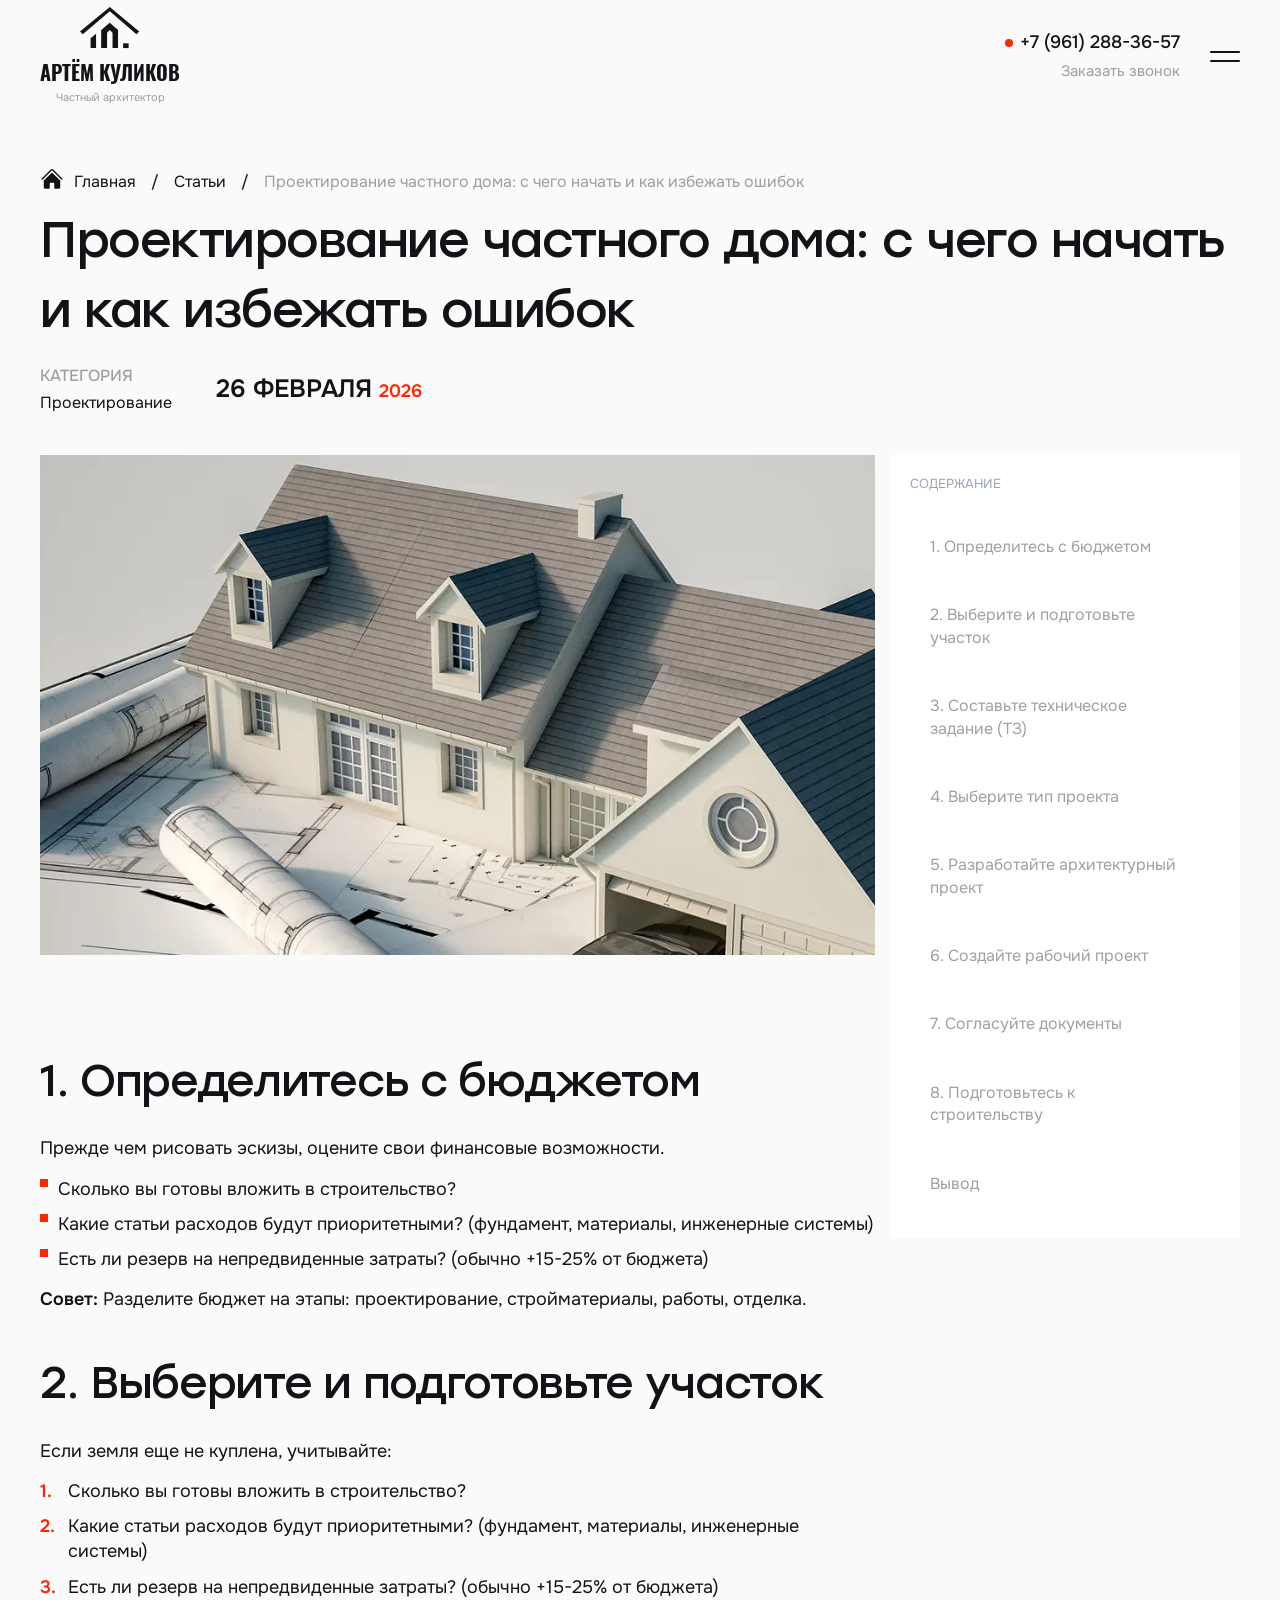
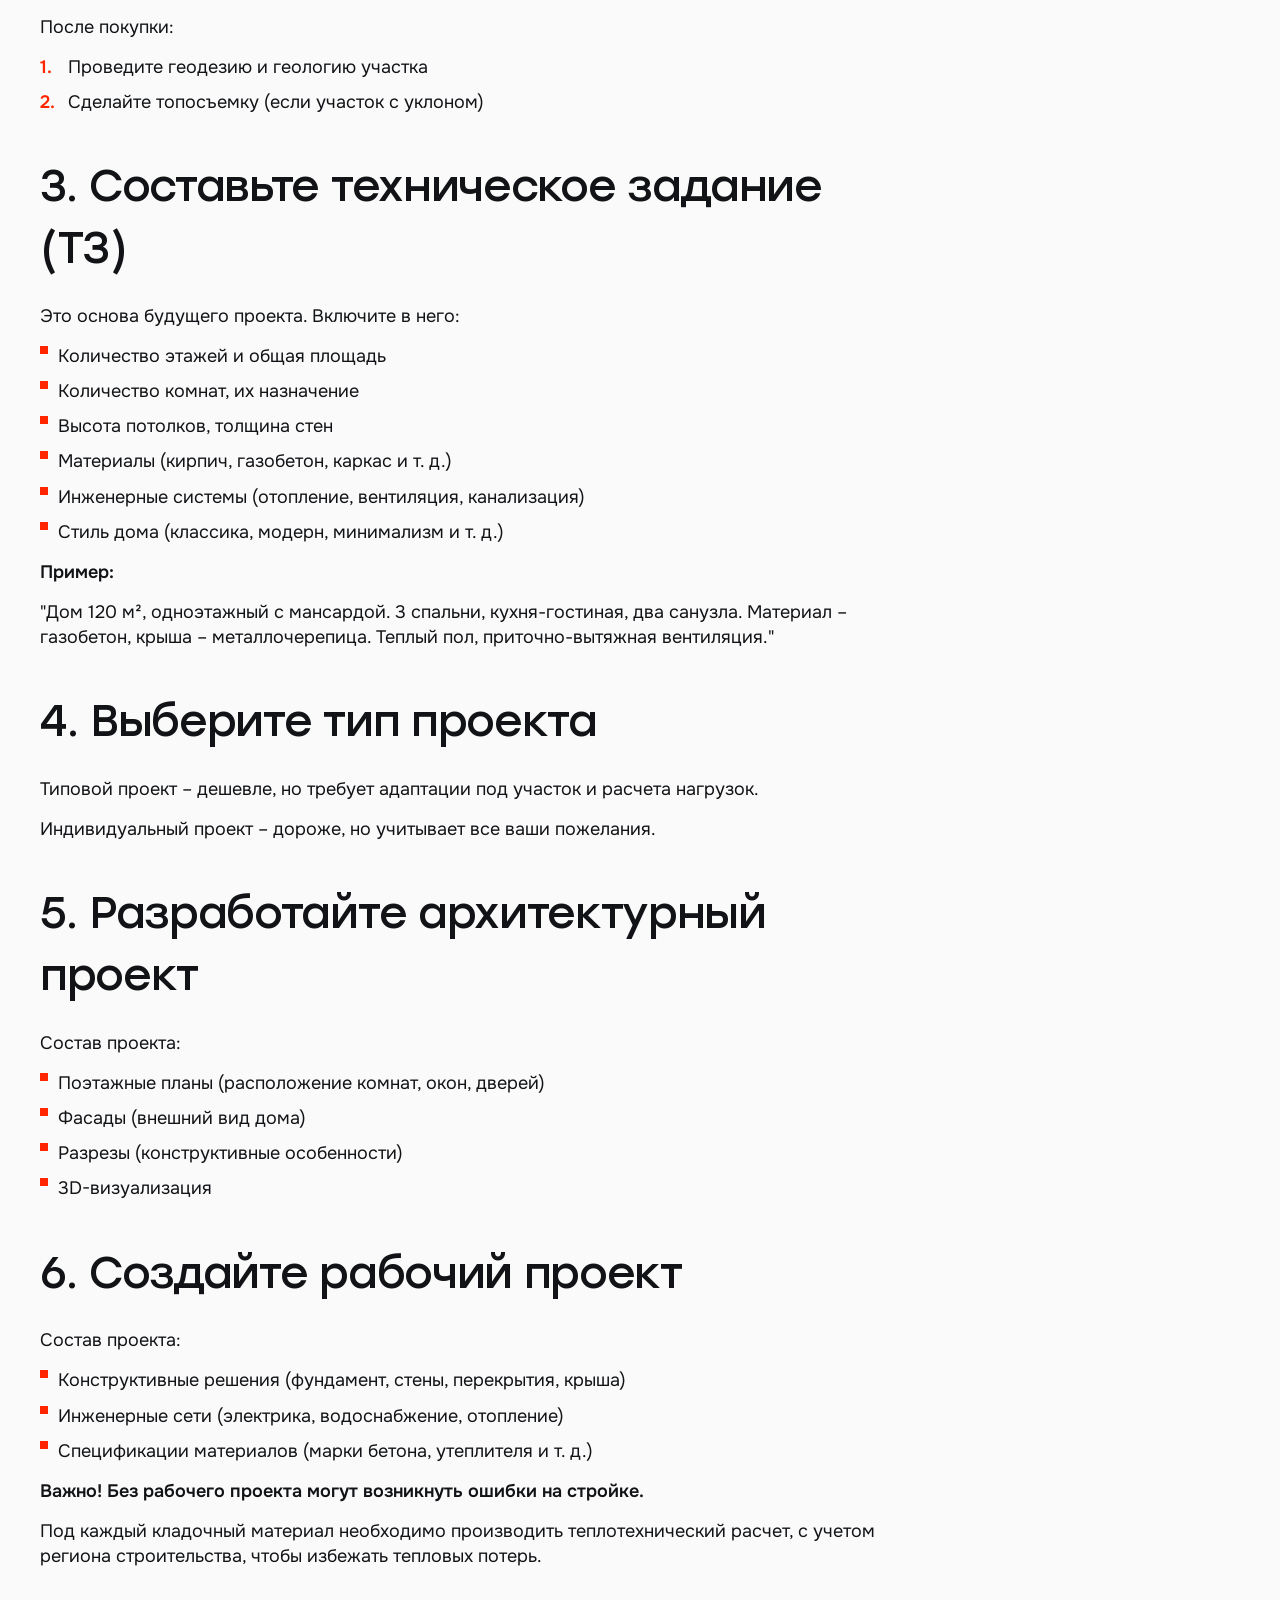
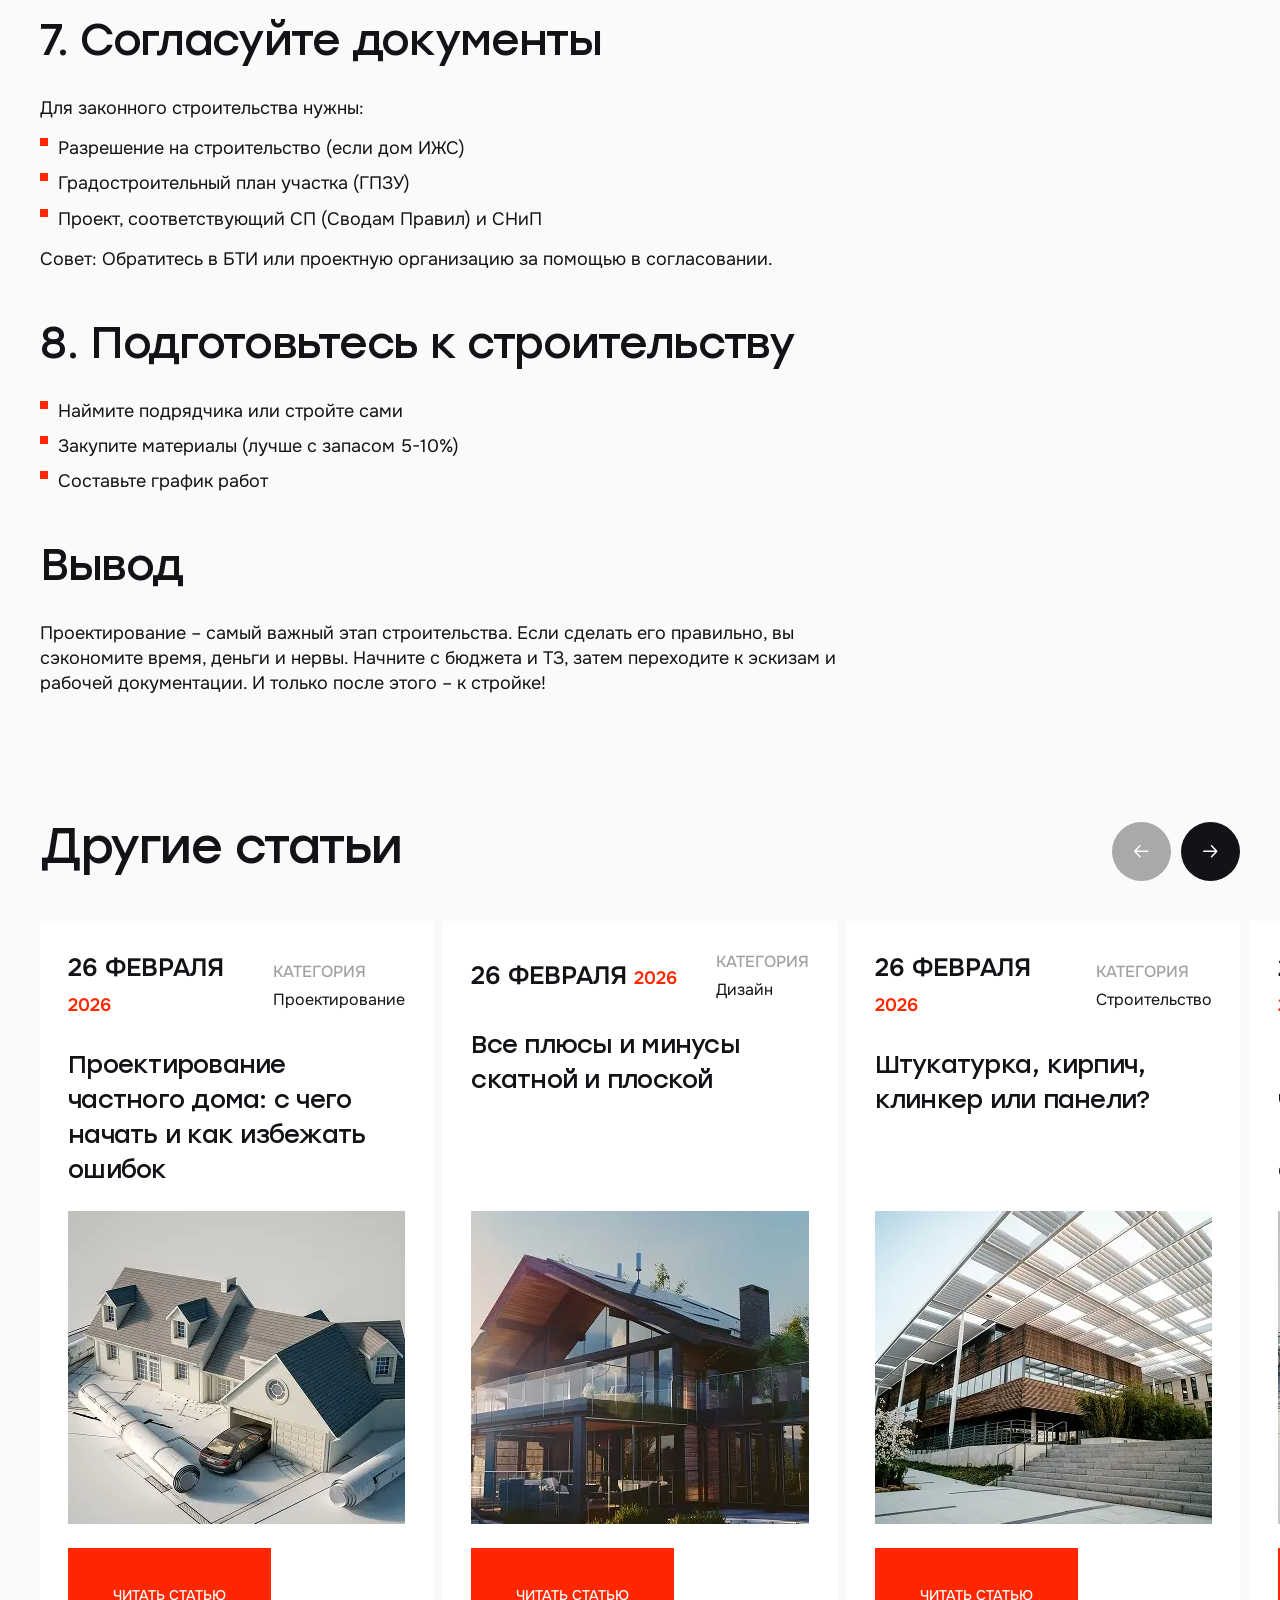
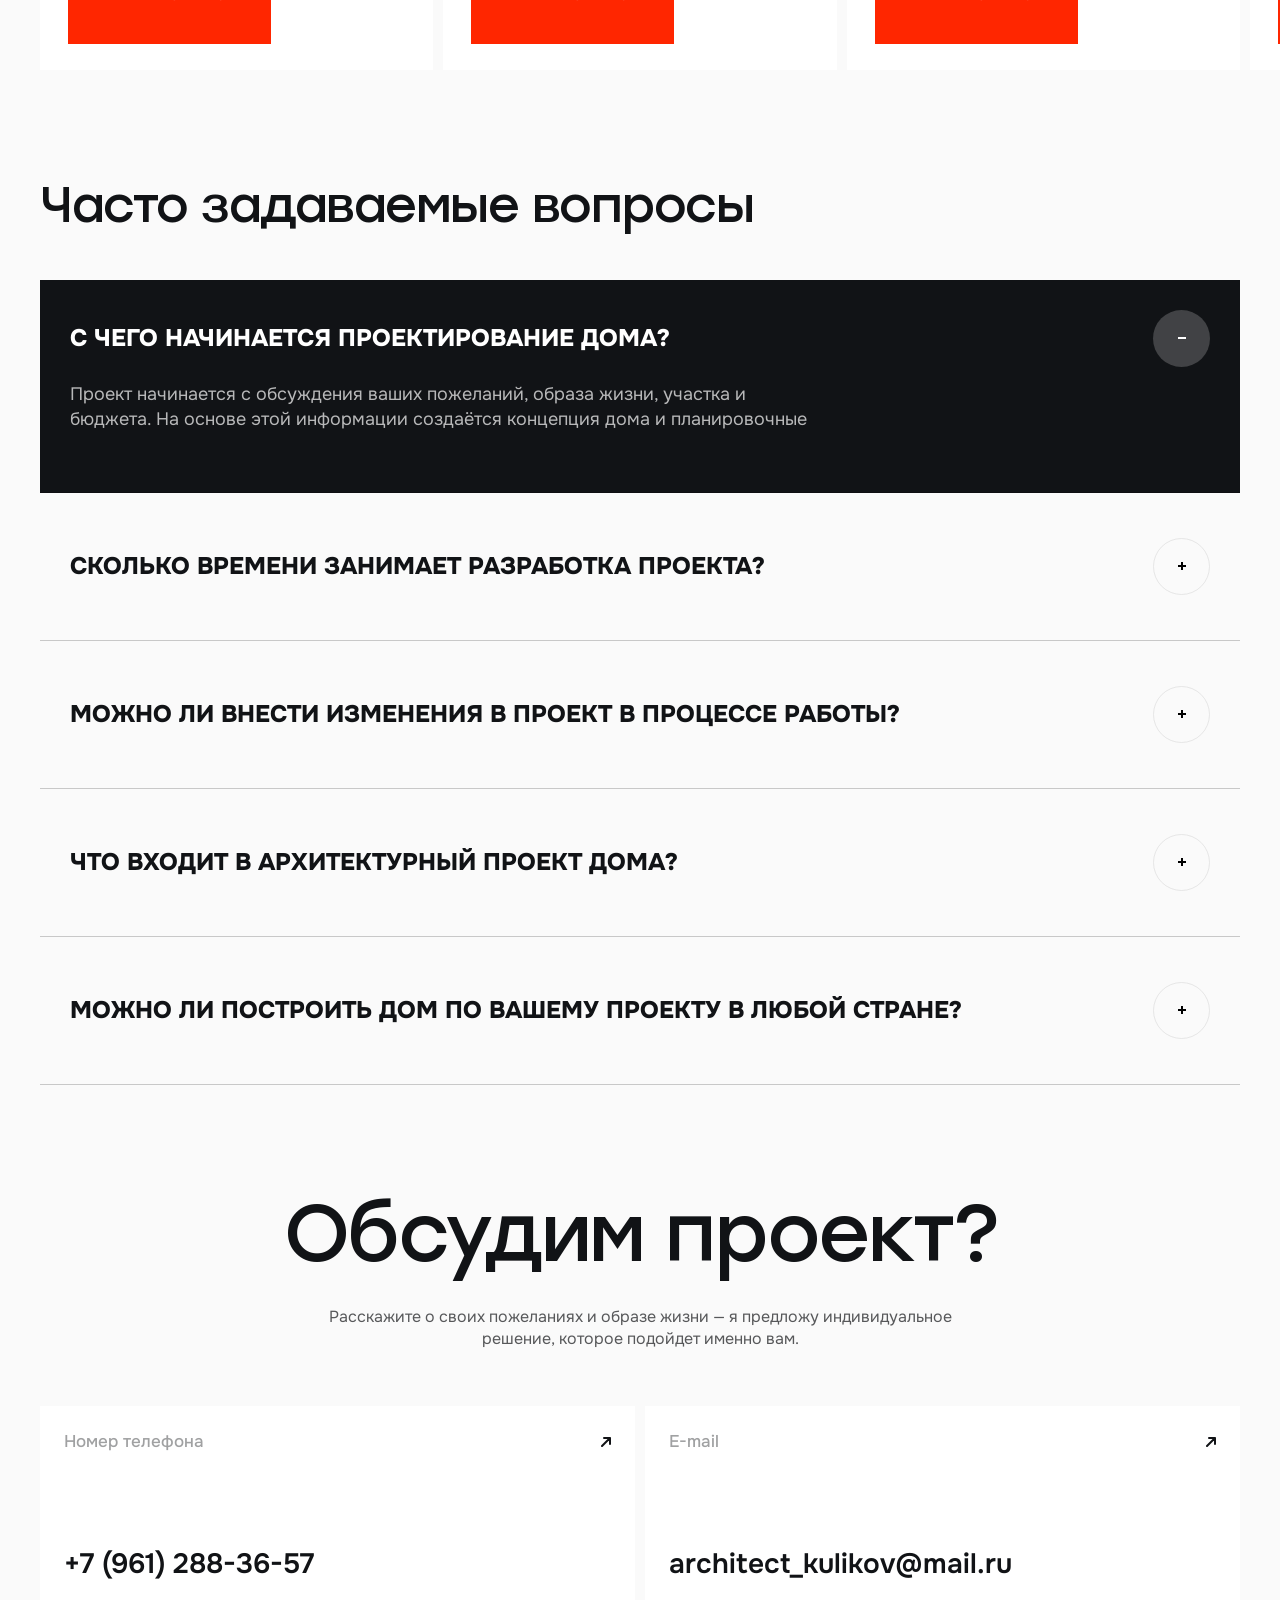
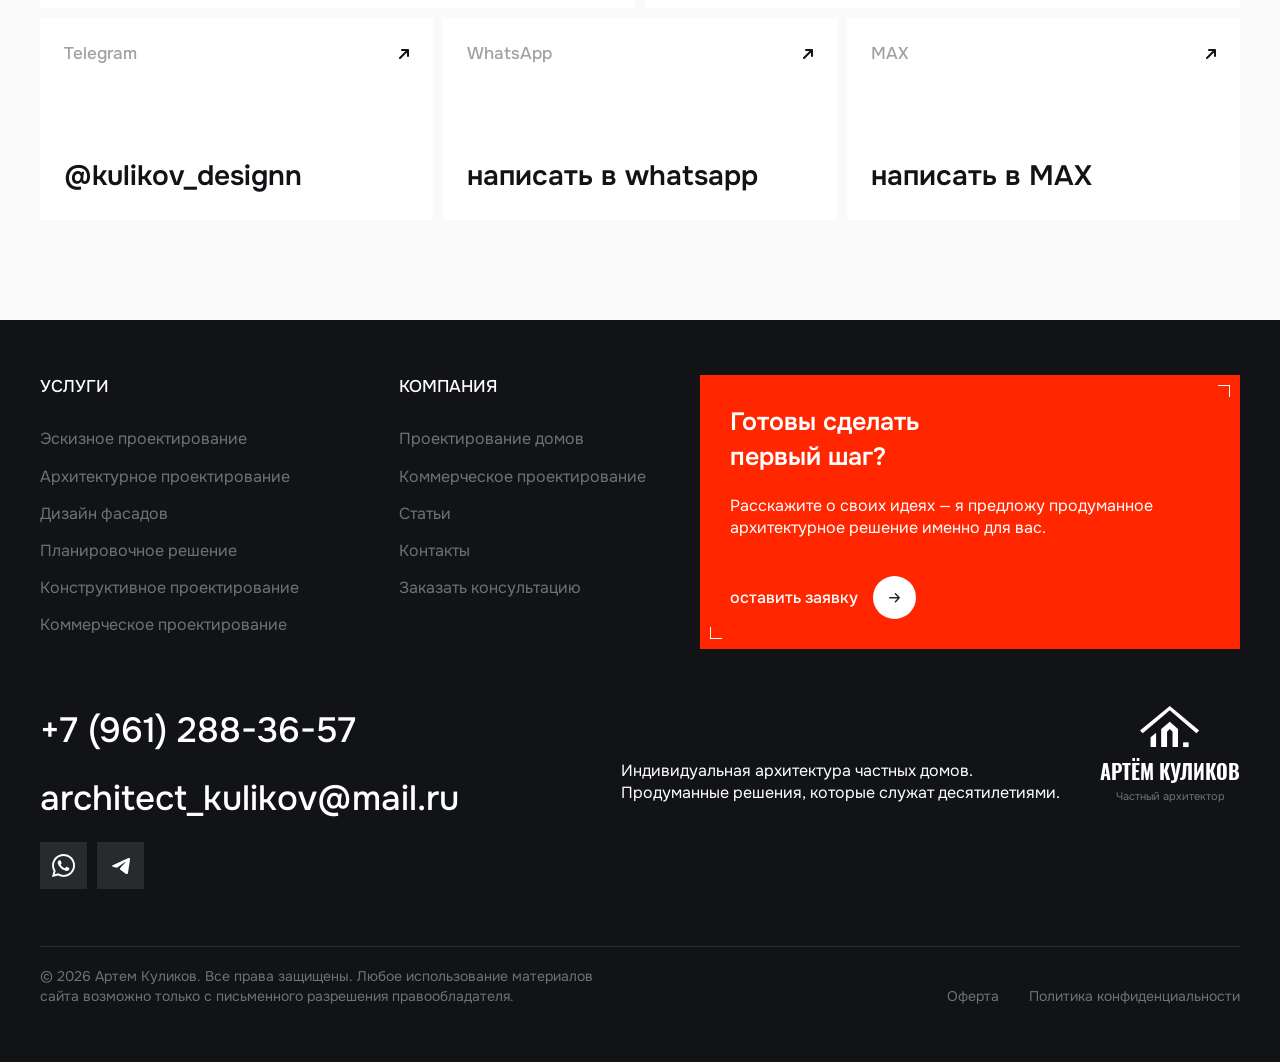
==== commit 73d44b24: "v2" ====
--- a/article.html
+++ b/article.html
@@ -17,8 +17,6 @@
     <script src="assets/js/build/fancybox.min.js" defer></script>
     <script src="assets/js/main.js" defer></script>
     <script src="assets/js/swipers.js" defer></script>
-    <script src="assets/js/request.js" defer></script>
-    <script src="assets/js/sourcebuster.min.js" defer></script>
     <script> </script>
 </head>
 <body>
@@ -45,7 +43,7 @@
                     <nav class="header__nav">
                         <ul class="header__nav-list">
                             <li class="header__nav-item">
-                                <a href="#" class="header__nav-link">Услуги</a>
+                                <p class="header__nav-link">Услуги</p>
                                 <div class="header__nav-arrow"> +</div>
                                 <div class="header__nav-sublist">
                                     <ul>
--- a/assets/css/styles.css
+++ b/assets/css/styles.css
@@ -261,7 +261,7 @@
 
 :root {
   --container-width: 1700px;
-  --container-padding: 20px;
+  --container-padding: 18px;
   --font-family: "Onest", sans-serif;
   --second-family: "Stolzl", sans-serif;
   --third-family: "Oswald", sans-serif;
@@ -1119,7 +1119,7 @@
 
 .breadcrumbs li, .breadcrumbs li a {
   font-size: 16px;
-  text-align: center;
+  text-align: left;
   color: rgba(17, 19, 22, 0.4);
 }
 
@@ -1671,7 +1671,7 @@
     background: var(--black);
     z-index: 20;
     pointer-events: none;
-    transition: all 0.5s ease;
+    transition: all 0.3s ease;
     height: calc(100vh - 112px);
     overflow-y: auto;
   }
@@ -1743,6 +1743,9 @@
   }
 }
 @media (max-width: 768px) {
+  .header__row {
+    gap: 10px;
+  }
   .header__menu {
     height: calc(100vh - 90px);
   }
@@ -1756,11 +1759,12 @@
     font-size: 12px;
   }
   .header__top-right {
-    gap: 17px;
+    gap: 15px;
   }
   .header__phone a {
     font-size: 15px;
     margin-bottom: 4px;
+    gap: 6px;
   }
   .header__phone a::before {
     width: 6px;
@@ -2297,8 +2301,10 @@
     margin-bottom: 0;
     gap: 8px;
   }
+  .services__card-btns > * {
+    flex: 1 0 40%;
+  }
   .services__card-btns > * span {
-    flex: 1 0 40%;
     padding: 25px 16px;
   }
 }
@@ -2725,11 +2731,17 @@
   .examples__card-items {
     margin-bottom: 20px;
   }
+  .examples__card-item:first-child {
+    flex: 1 0 100%;
+  }
   .examples__card-item span {
     font-size: 12px;
   }
   .examples__card-item p {
     font-size: 18px;
+  }
+  .examples__card-line:nth-child(2) {
+    display: none;
   }
   .examples__card-pictures {
     margin-top: 0;
@@ -3116,19 +3128,18 @@
 .calculator__form-item input[type=radio]:checked + label span {
   color: rgba(255, 255, 255, 0.6);
 }
-.calculator__form-item input[type=radio]:checked + label::before {
+.calculator__form-item input[type=radio]:checked + label .calculator__form-radio {
   border: 1px solid rgb(255, 255, 255);
 }
-.calculator__form-item input[type=radio]:checked + label::after {
+.calculator__form-item input[type=radio]:checked + label .calculator__form-radio::after {
   opacity: 1;
 }
 .calculator__form-item label {
   display: flex;
-  flex-direction: column;
-  justify-content: center;
+  align-items: center;
+  gap: 24px;
   border: 1px solid rgba(255, 255, 255, 0.2);
   padding: 16px 26px 16px 21px;
-  padding-left: 65px;
   height: 100%;
   min-height: 101px;
   font-weight: 500;
@@ -3141,29 +3152,25 @@
   font-size: 16px;
   color: rgba(255, 255, 255, 0.4);
 }
-.calculator__form-item label::before {
-  content: "";
+.calculator__form-radio {
   display: block;
   border: 1px solid rgba(255, 255, 255, 0.4);
   width: 20px;
   height: 20px;
   flex-shrink: 0;
-  position: absolute;
-  left: 21px;
-  top: 50%;
-  transform: translate(0%, -50%);
+  position: relative;
   transition: all 0.3s ease;
 }
-.calculator__form-item label::after {
+.calculator__form-radio::after {
   content: "";
   display: block;
   width: 12px;
   height: 12px;
   background: #fff;
   position: absolute;
-  left: 25px;
+  left: 50%;
   top: 50%;
-  transform: translate(0%, -50%);
+  transform: translate(-50%, -50%);
   opacity: 0;
   transition: all 0.3s ease;
 }
@@ -3245,7 +3252,7 @@
     padding-left: 15px;
   }
   .calculator__form {
-    padding: 20px 18px;
+    padding: 20px 16px;
   }
   .calculator__form-title {
     font-size: 14px;
@@ -3255,24 +3262,27 @@
     gap: 5px;
     margin-bottom: 22px;
   }
+  .calculator__form-item {
+    max-width: calc(50% - 3px);
+  }
   .calculator__form-item label {
     padding: 16px 15px;
-    padding-left: 40px;
     min-height: 62px;
     font-size: 12px;
+    gap: 14px;
   }
   .calculator__form-item label span {
+    display: inline-block;
     font-size: 9px;
-  }
-  .calculator__form-item label::before {
+    line-height: 130%;
+  }
+  .calculator__form-radio {
     width: 14px;
     height: 14px;
-    left: 15px;
-  }
-  .calculator__form-item label::after {
-    width: 8.5px;
+  }
+  .calculator__form-radio::after {
+    width: 8px;
     height: 8px;
-    left: 18.3px;
   }
   .calculator__form-inner {
     flex-direction: column;
